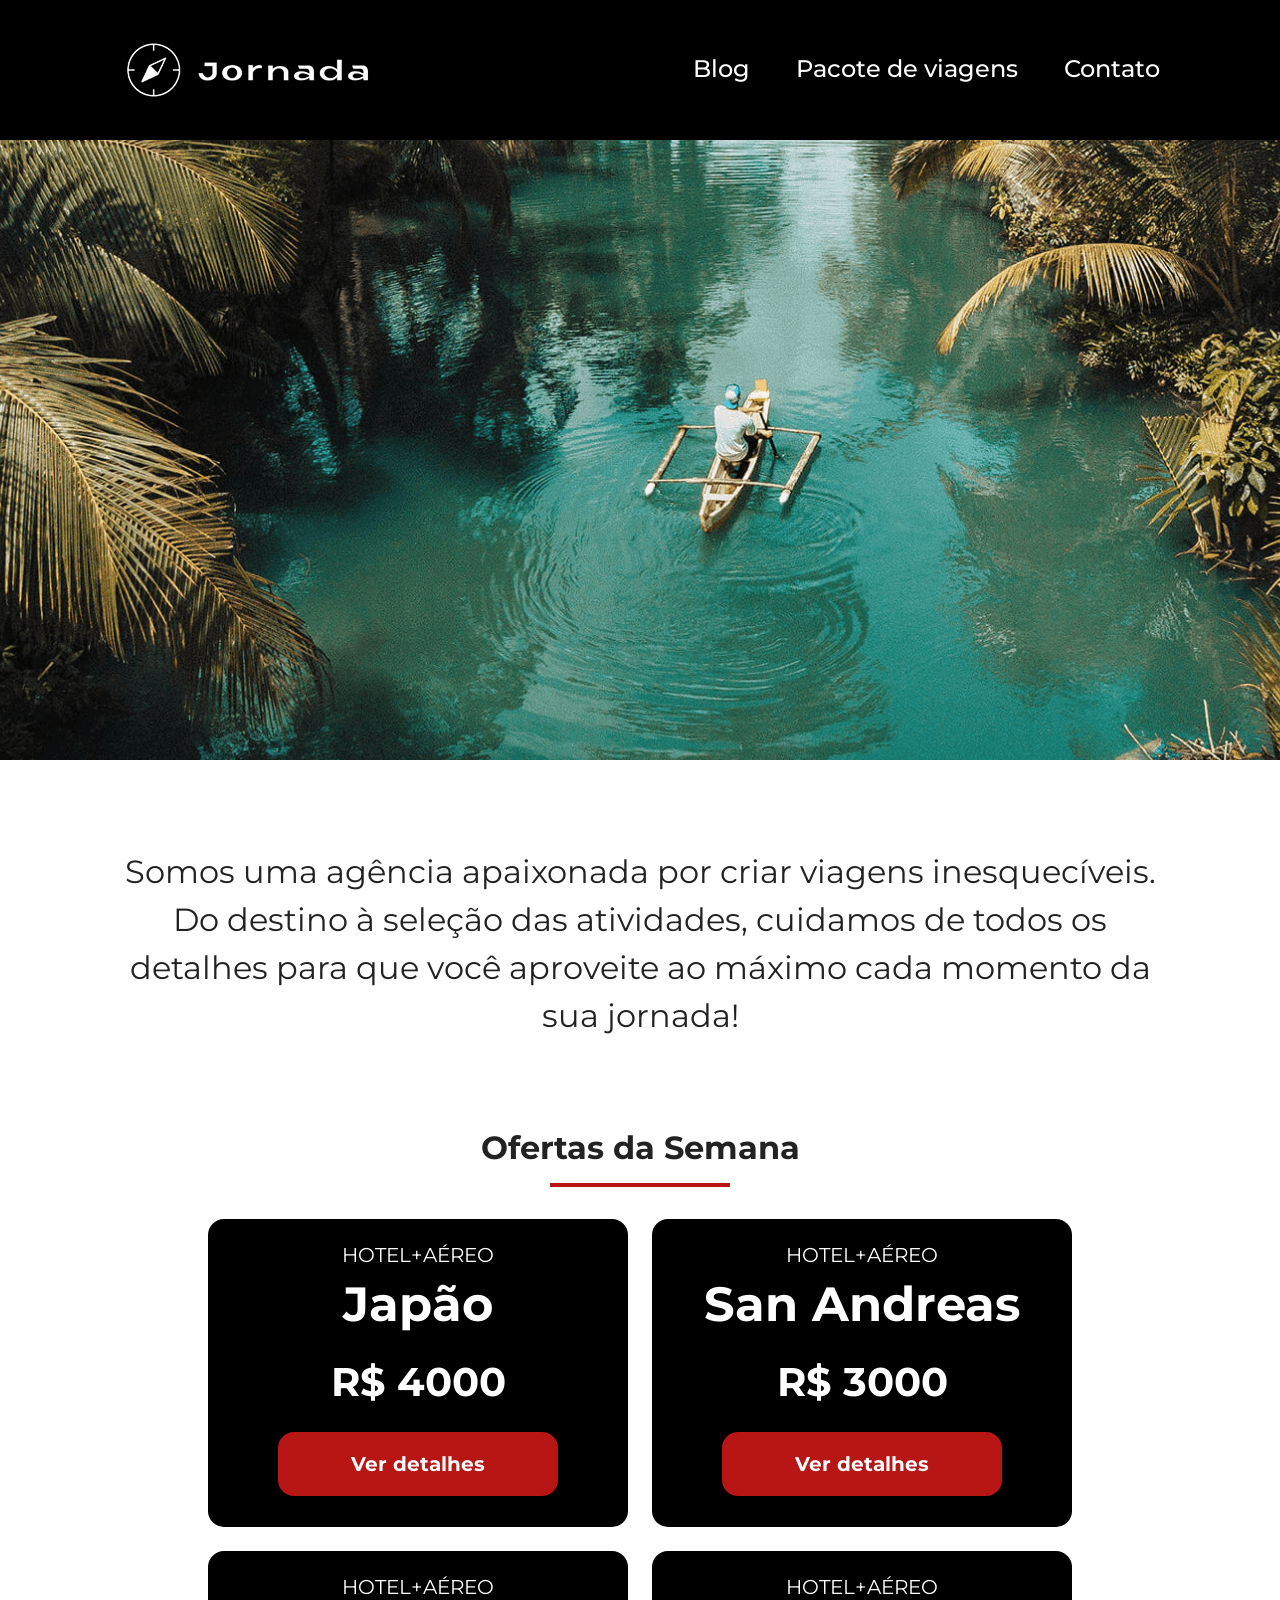
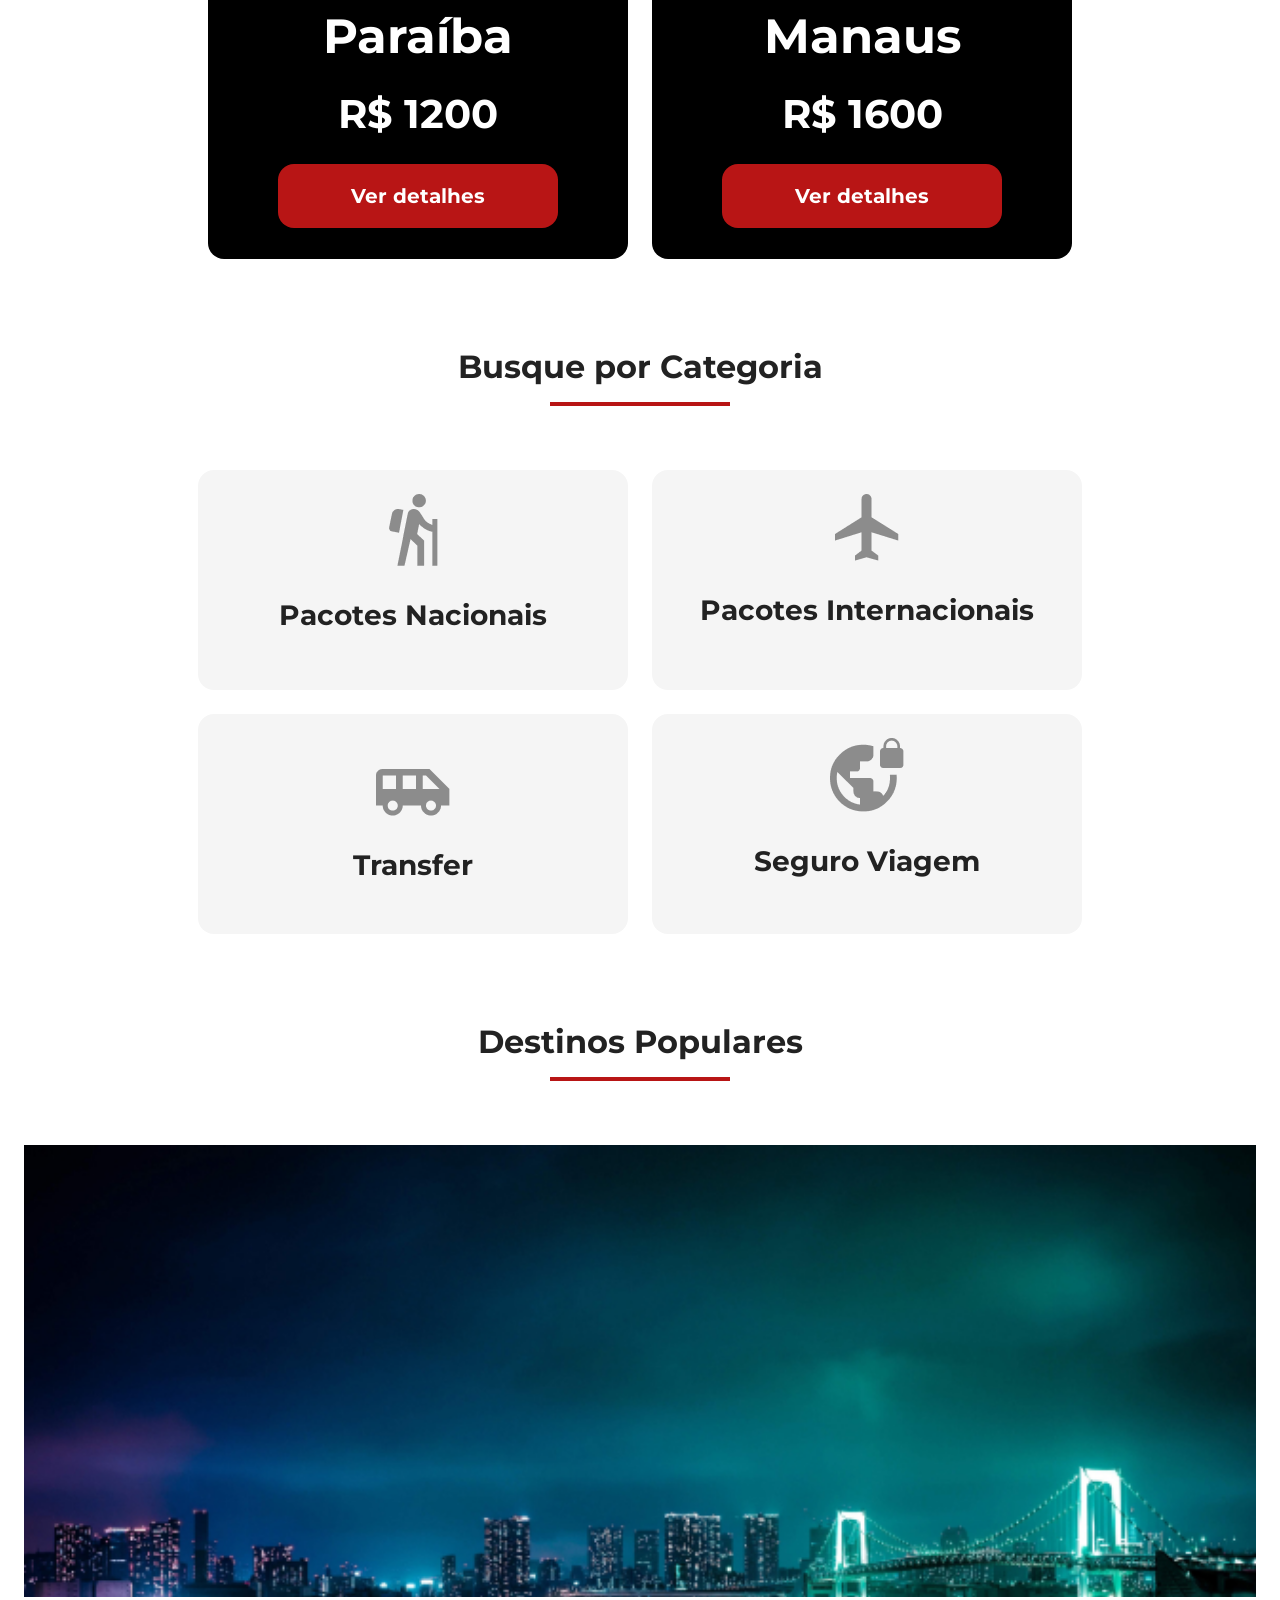
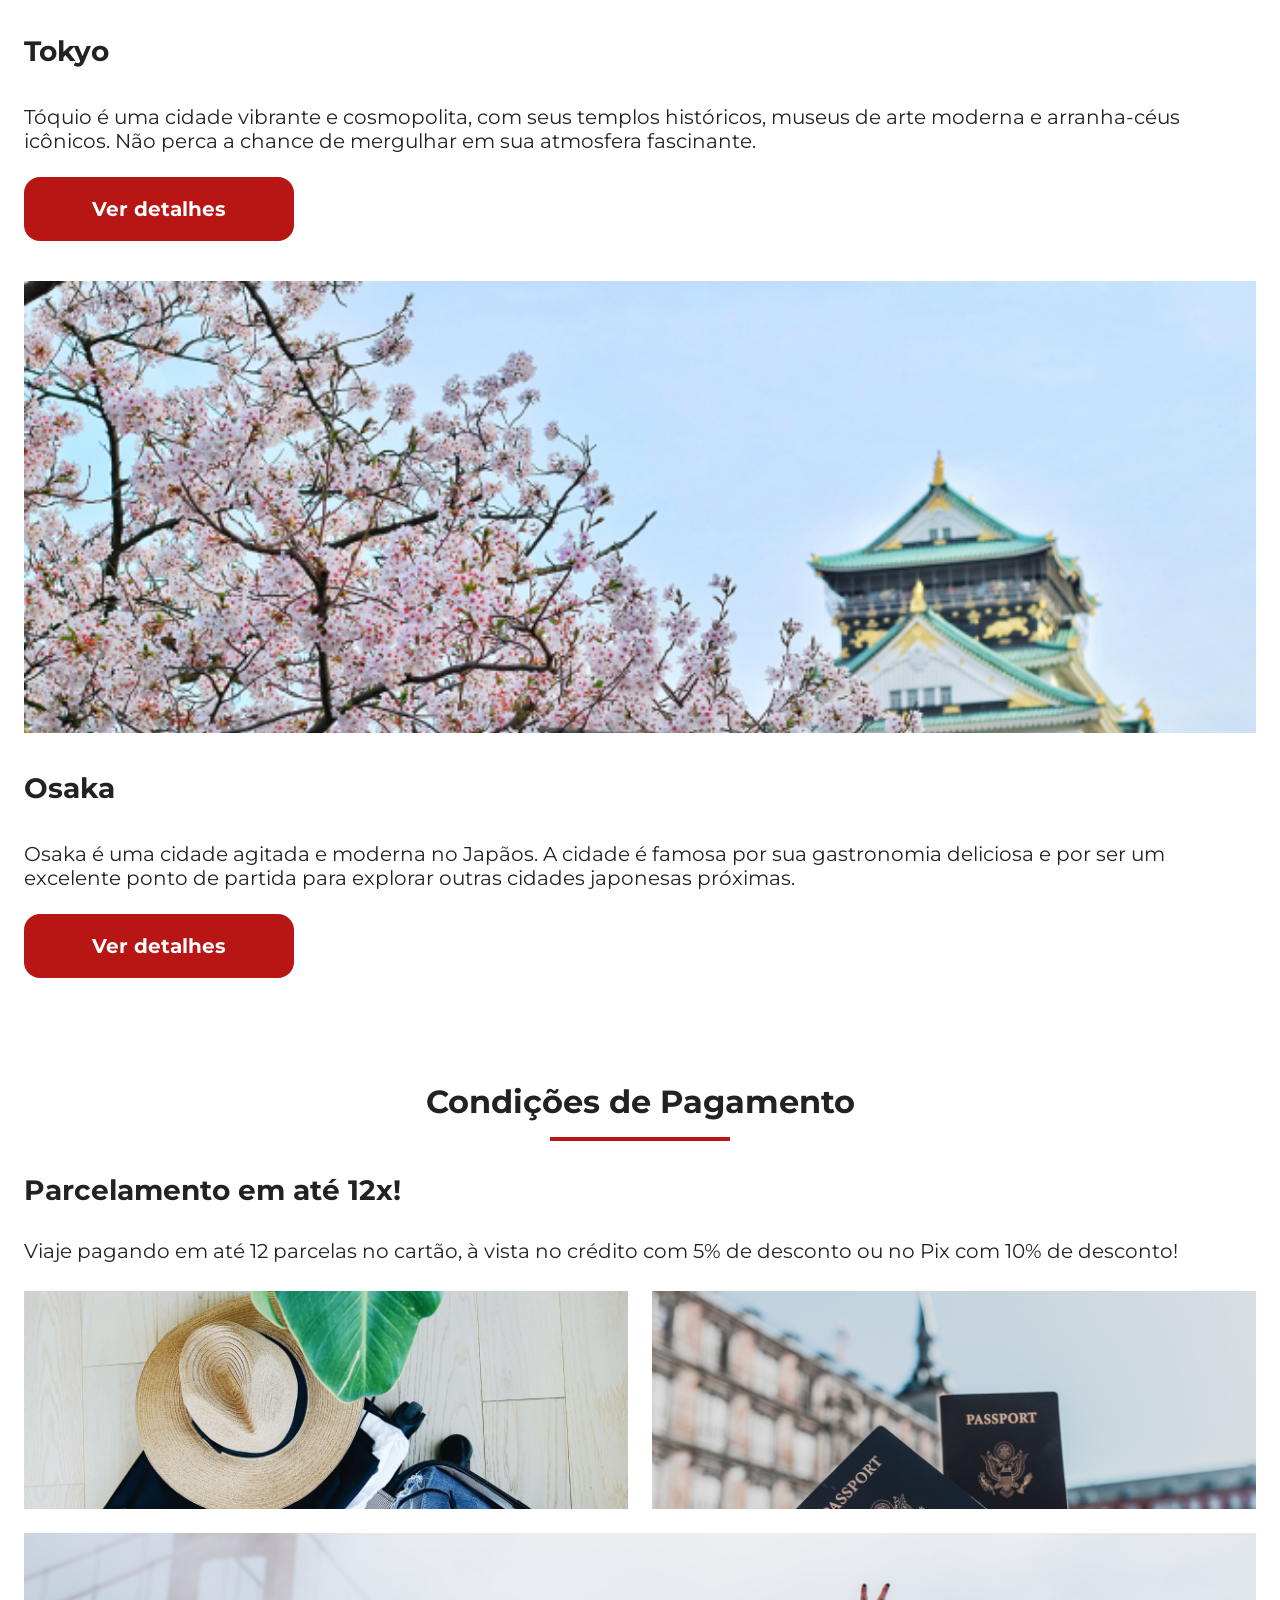
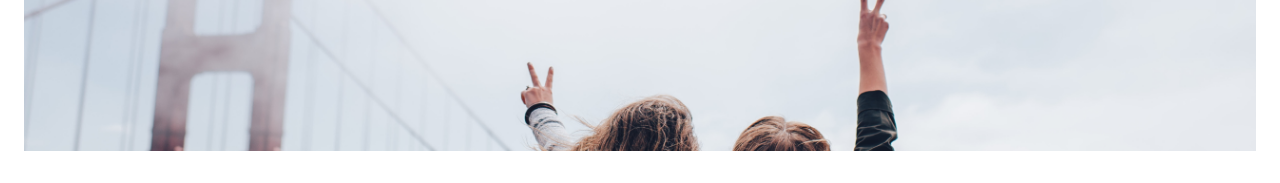
==== index.html @ 10b7d47f "Correção dos bugs da ssesão de pagmaenos" ====
<!doctype html>
<html lang="en">
  <head>
    <meta charset="UTF-8" />
    <meta name="viewport" content="width=device-width, initial-scale=1.0" />
    <link rel="stylesheet" href="css/style.css" />
    <link rel="shortcut icon" href="favicon.png" type="image/x-icon">
    
    <title>Jornada Viagens</title>
  </head>
  <body>
    <header>
      <a class="logo" href="index.html">
        <img src="img/bussola-jornada-branca.png" class="img-mobile" alt="bussola da logo jornada viagens branca">
        <img class="img-desktop" src="img/logo-titulo-preto.png" alt="Logo jornada viagens branca">
      </a>
      <div class="navigation-menu">
        <label for="menu">
          <img src="img/menu-hamburguer.png" alt="Menu hamburguer">
        </label>
        <input type="checkbox" name="userMenu" id="menu" alt="menu" hidden>
        <nav>
          <ul class="list-links">
            <li><a href="blog.html" title="Acessar blog"  target="_blank">Blog</a></li>
            <li><a href="pacotes.html" title="Acessar Pacotes de viagem" target="_blank">Pacote de viagens</a></li>
            <li><a href="contato.html" title="Acessar Contato" target="_blank">Contato</a></li>
          </ul>
        </nav>
      </div>
    </header>
    <section class="hero">
      <div class="hero-img"></div>
      <h2>Somos uma agência apaixonada por criar viagens inesquecíveis. Do destino à seleção das atividades, cuidamos de todos os detalhes para que você aproveite ao máximo cada momento da sua jornada!</h2>
    </section>
    <section class="offers">
      <div class="section-title">
        <h2>Ofertas da Semana</h2>
        <hr>
      </div>
      <div class="offers-cards">
        <article class="card japao'">
          <header>
            <p>HOTEL+AÉREO</p>
            <h3>Japão <br><span>R$ 4000</span></h3>
          </header>
          <footer>
            <a href="#" class="button">Ver detalhes</a>
          </footer>
        </article>
        <article class="card san andreas">
          <header>
            <p>HOTEL+AÉREO</p>
            <h3>San Andreas <br><span>R$ 3000</span></h3>
          </header>
          <footer>
            <a href="#" class="button">Ver detalhes</a>
          </footer>
        </article>
        <article class="card paraiba">
          <header>
            <p>HOTEL+AÉREO</p>
            <h3>Paraíba <br><span>R$ 1200</span></h3>
          </header>
          <footer>
            <a href="#" class="button">Ver detalhes</a>
          </footer>
        </article>
        <article class="card manaus">
          <header>
            <p>HOTEL+AÉREO</p>
            <h3>Manaus <br><span>R$ 1600</span></h3>
          </header>
          <footer>
            <a href="#" class="button">Ver detalhes</a>
          </footer>
        </article>
      </div>
    </section>
    <section class="category">
      <div class="section-title">
        <h2 class="title-category">Busque por Categoria</h2>
        <hr/>
      </div>
      <div class="category-cards">
        <a href="#" class="card" target="_blank" title="Busque pela categorias nacioanis">
            <img src="img/icon-nacional.png" alt="icone dos pacotes nacionais">
            <h3>Pacotes Nacionais</h3>
        </a>
        <a href="#" class="card" target="_blank" title="Busque pela categorias Internacionais">
            <img src="img/icon-internacional.png" alt="icone dos pacotes Internacionais">
            <h3>Pacotes Internacionais</h3>
        </a>
        <a href="#" class="card single-line transfer" target="_blank" title="Busque pela categorias transferencias">
            <img src="img/icon-transfer.png" alt="icone dos Transfer">
            <h3>Transfer</h3>
        </a>
        <a href="#" class="card single-line" target="_blank" title="Busque pela categorias de seguro de viagem">
            <img src="img/icon-viagem.png" alt="icone de seguro de viagem">
            <h3>Seguro Viagem</h3>
        </a>
      </div>
    </section>
    <section class="destination">
      <div class="section-title">
        <h2>Destinos Populares</h2>
        <hr/>
      </div>
      <div class="destination-items">
        <article class="item">
          <header>
            <div class="img-item tokyo"></div>
            <h4>Tokyo</h4>
          </header>
          <p>Tóquio é uma cidade vibrante e cosmopolita, com seus templos históricos, museus de arte moderna e arranha-céus icônicos. Não perca a chance de mergulhar em sua atmosfera fascinante.</p>
          <footer>
            <a href="#" class="button" target="_blank" title="Veja mais detalhes do destino tokyo">Ver detalhes</a>
          </footer>
        </article>
         <article class="item">
          <header>
            <div class="img-item osaka"></div>
            <h4>Osaka</h4>
          </header>
          <p>Osaka é uma cidade agitada e moderna no Japãos. A cidade é famosa por sua gastronomia deliciosa e por ser um excelente ponto de partida para explorar outras cidades japonesas próximas.</p>
          <footer>
            <a href="#" class="button" target="_blank" title="Veja mais detalhes do destino osaka">Ver detalhes</a>
          </footer>
        </article>
      </div>
    </section>
    <section class="payments">
      <div class="section-title">
        <h2>Condições de Pagamento</h2>
        <hr/>
      </div>
      <div class="content-container">
          <div class="text-content">
            <h3 class="content-title">Parcelamento em até 12x!</h3>
            <p class="content-text">Viaje pagando em até 12 parcelas no cartão, à vista no crédito com 5% de desconto ou no Pix com 10% de desconto! </p>
          </div>
          <div class="img-galery">
            <div class="imagem frist"></div>
            <div class="imagem second"></div>
            <div class="imagem thirdy colspan-2"></div>
          </div>
      </div>
    </section>
  </body>
</html>
---- css/style.css ----
@import url(header.css);
@import url(global.css);
@import url(hero.css);
@import url(offers.css);
@import url(category.css);
@import url(destination.css);
@import url(payments.css);
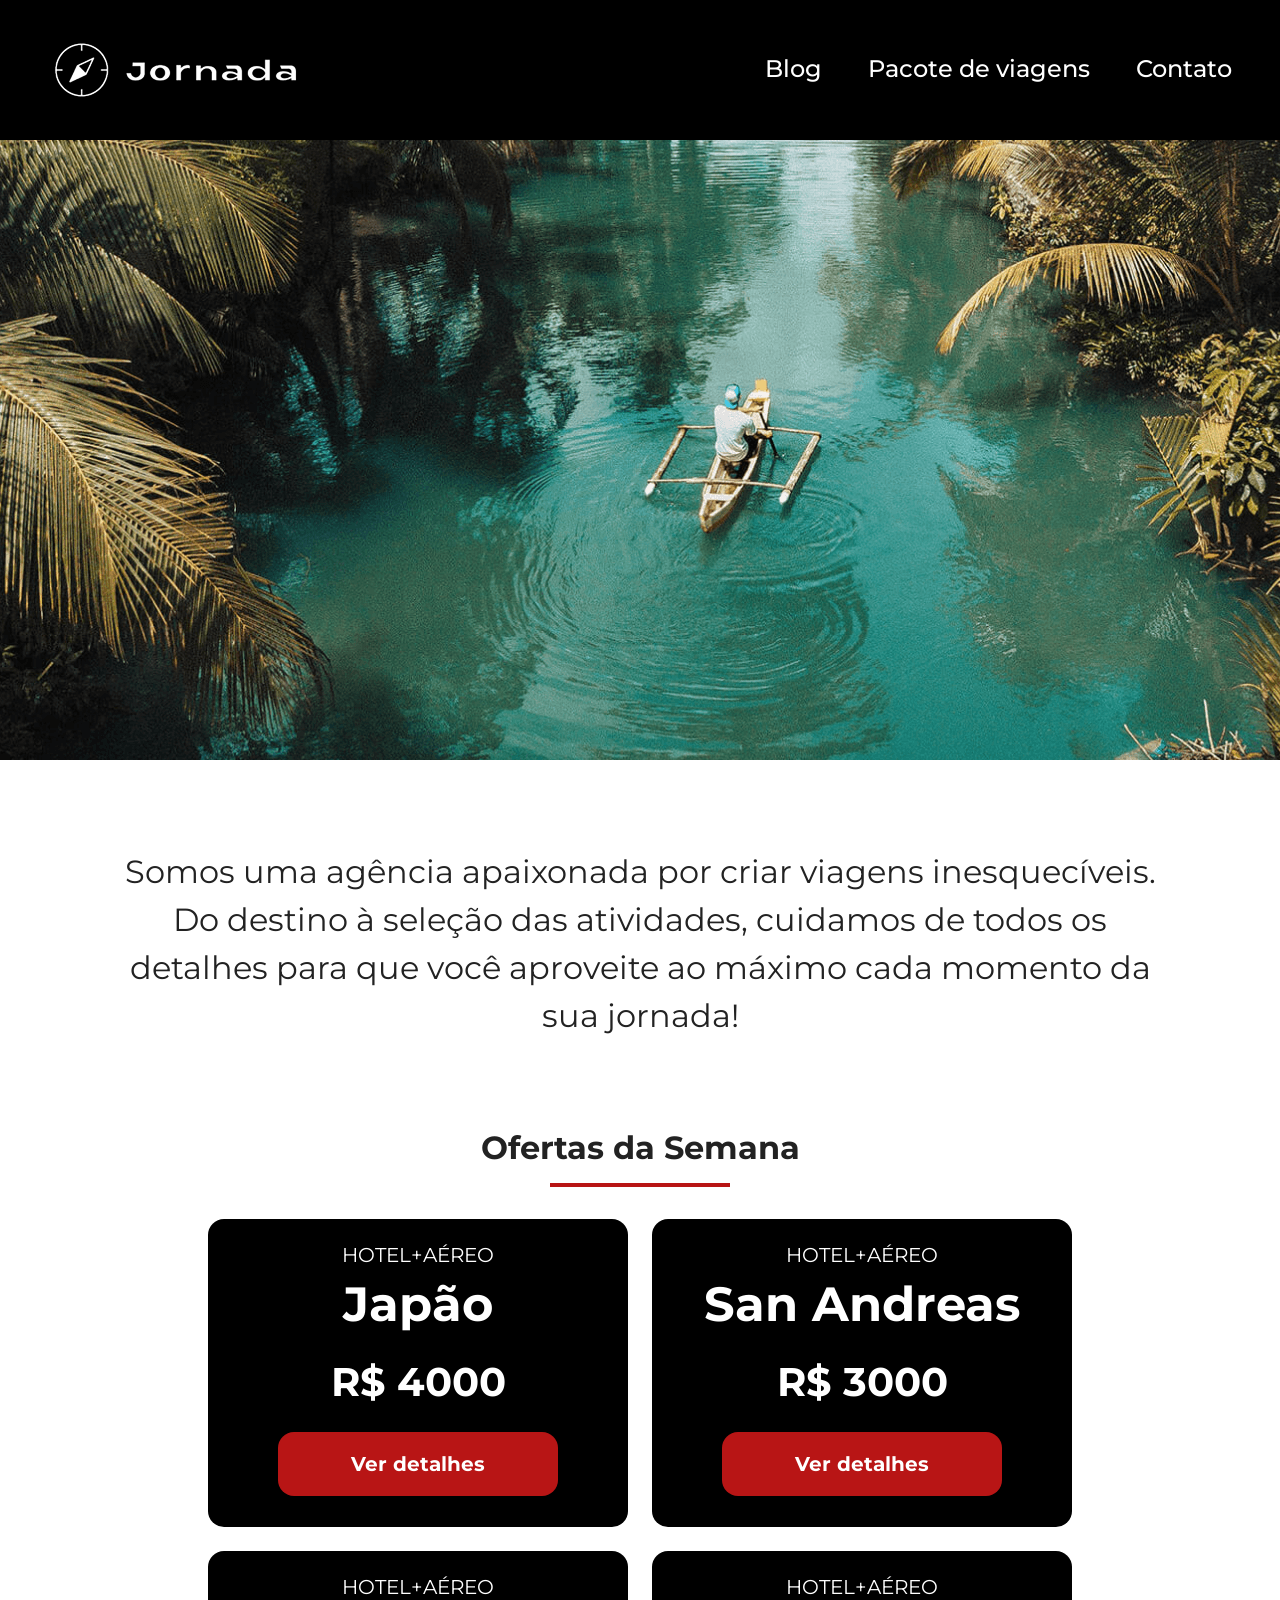
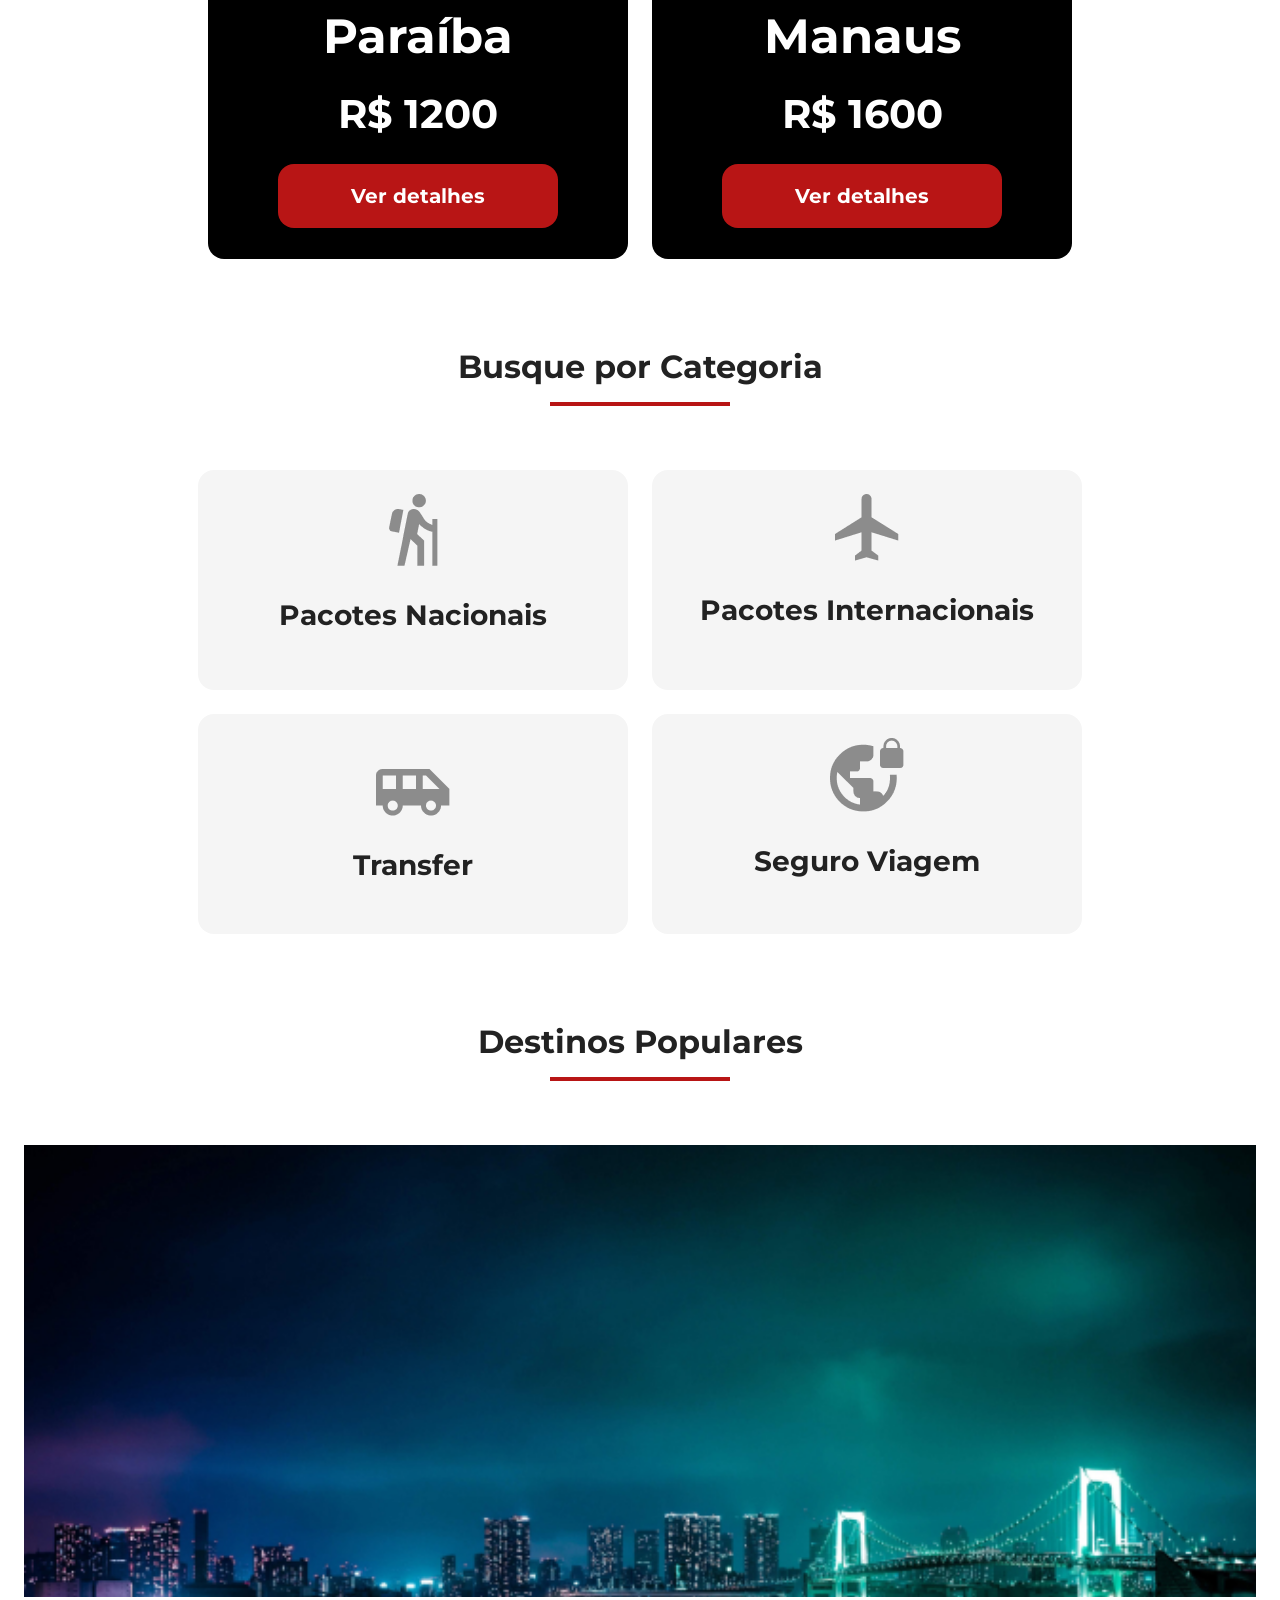
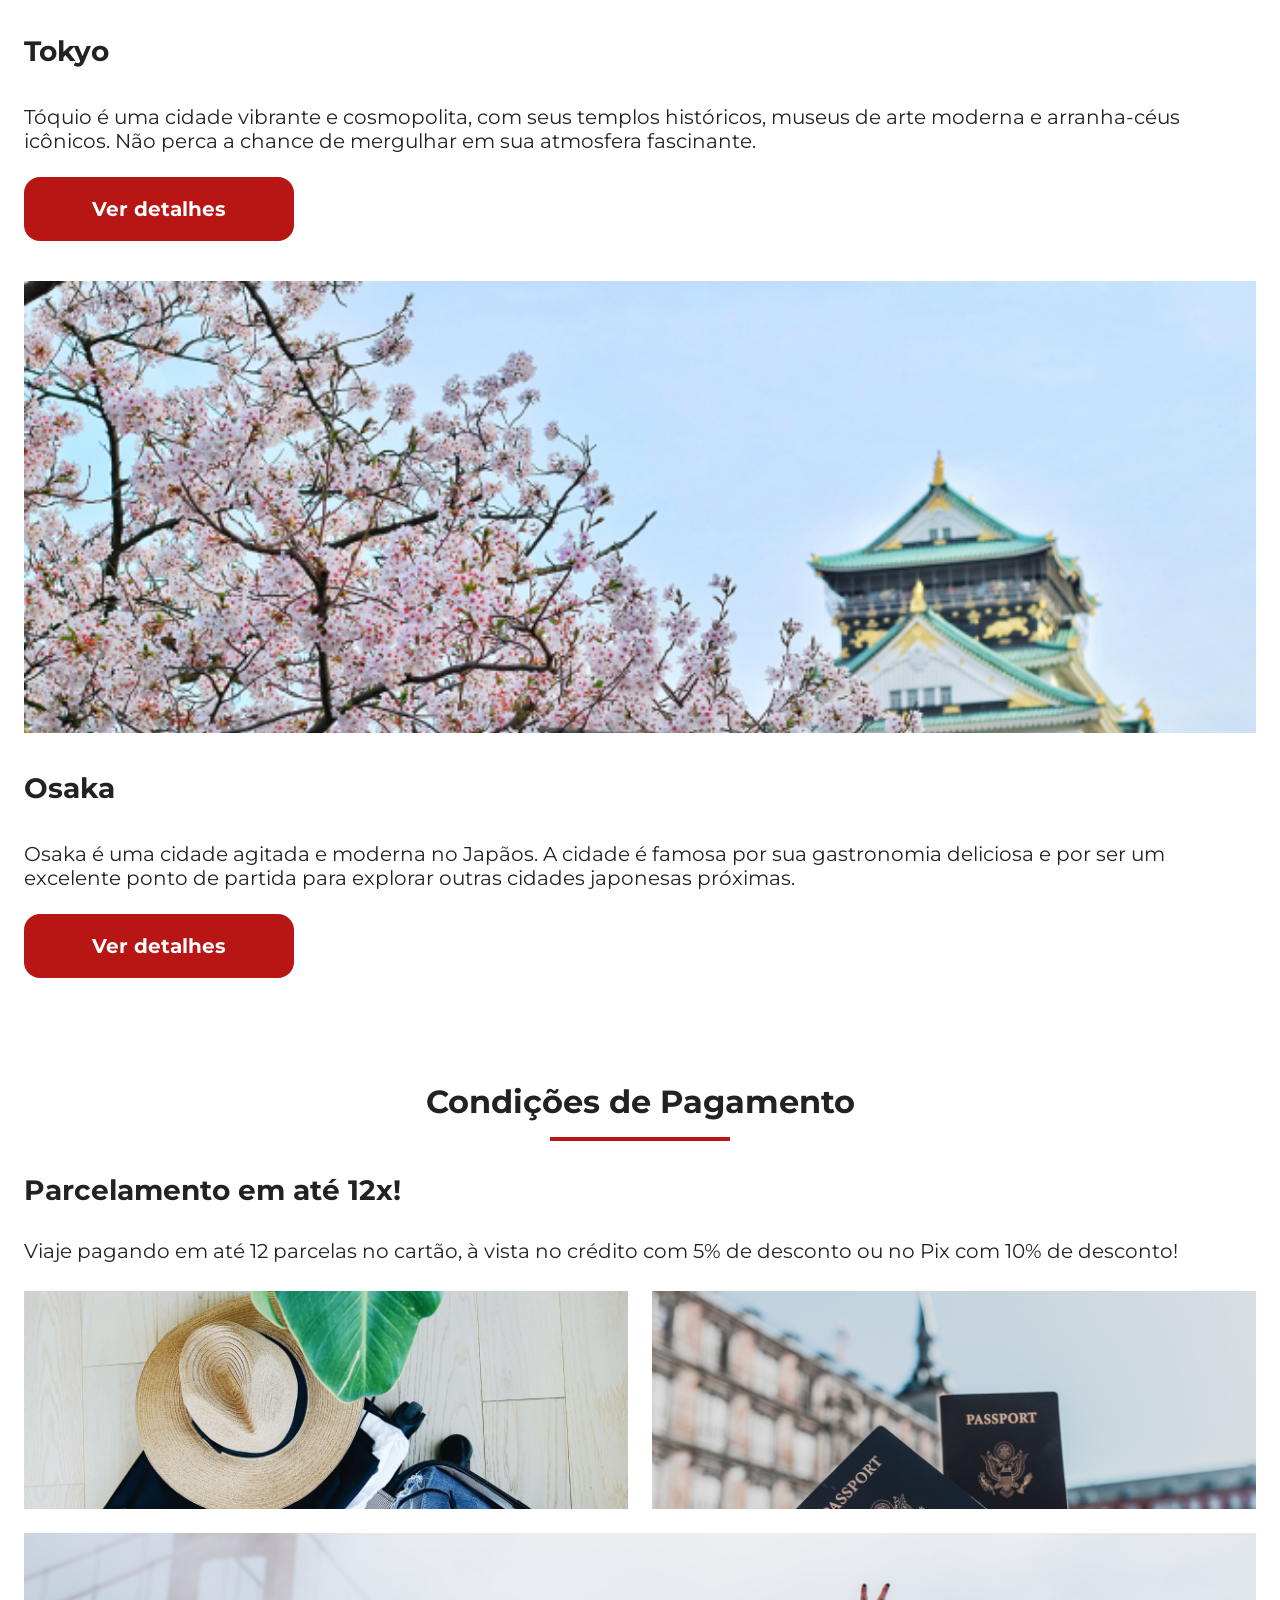
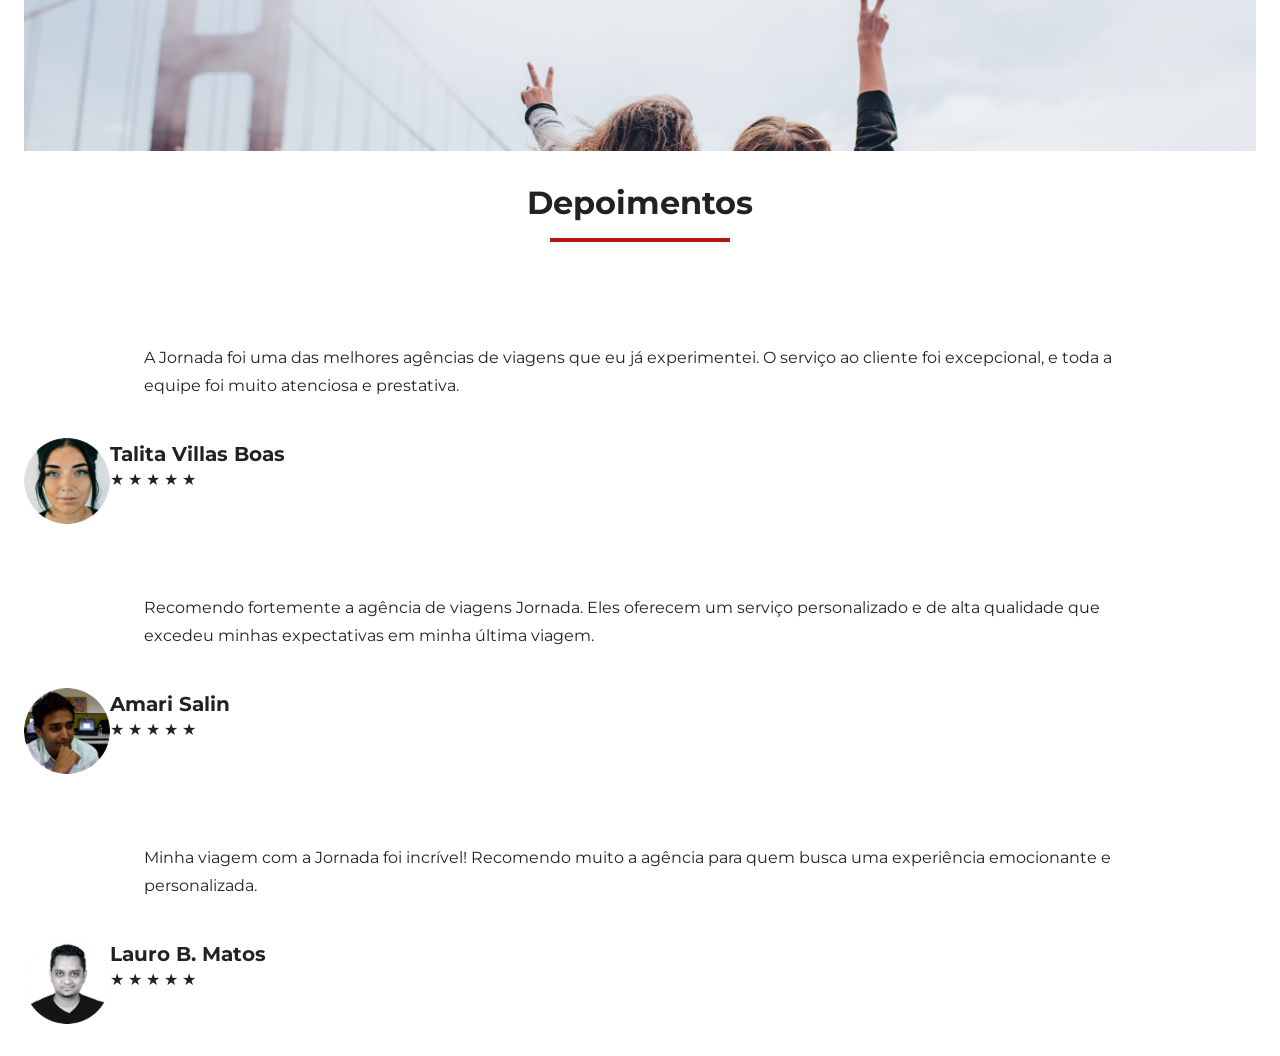
==== commit 0e4047d5: "Iniciando a sessão depoimentos" ====
--- a/index.html
+++ b/index.html
@@ -9,7 +9,7 @@
     <title>Jornada Viagens</title>
   </head>
   <body>
-    <header>
+    <header class="header">
       <a class="logo" href="index.html">
         <img src="img/bussola-jornada-branca.png" class="img-mobile" alt="bussola da logo jornada viagens branca">
         <img class="img-desktop" src="img/logo-titulo-preto.png" alt="Logo jornada viagens branca">
@@ -145,5 +145,67 @@
           </div>
       </div>
     </section>
+    <section class="tesimonil">
+      <div class="section-title">
+        <h2>Depoimentos</h2>
+        <hr/>
+      </div>
+      <div class="testimonial-container">
+        <article>
+          <header>
+            <p>A Jornada foi uma das melhores agências de viagens que eu já experimentei. O serviço ao cliente foi excepcional, e toda a equipe foi muito atenciosa e prestativa.</p>
+          </header>
+          <footer>
+            <img src="img/avatar-talita.png" alt="imagem de perfil da cliente Talita Villas Boas">
+            <div class="profile-content">
+              <h4>Talita Villas Boas</h4>
+              <div class="rating">
+                <span class="star">&#9733</span>
+                <span class="star">&#9733</span>
+                <span class="star">&#9733</span>
+                <span class="star">&#9733</span>
+                <span class="star">&#9733</span>
+              </div>
+            </div>
+          </footer>
+        </article>
+        <article> 
+          <header>
+            <p>Recomendo fortemente a agência de viagens Jornada. Eles oferecem um serviço personalizado e de alta qualidade que excedeu minhas expectativas em minha última viagem.</p>
+          </header>
+          <footer>
+            <img src="img/avatar-amarin.png" alt="imagem de perfil da cliente Amari Salin">
+            <div class="profile-content">
+              <h4>Amari Salin</h4>
+              <div class="rating">
+                <span class="star">&#9733</span>
+                <span class="star">&#9733</span>
+                <span class="star">&#9733</span>
+                <span class="star">&#9733</span>
+                <span class="star">&#9733</span>
+              </div>
+            </div>
+          </footer>
+        </article>
+        <article> 
+          <header>
+            <p>Minha viagem com a Jornada foi incrível! Recomendo muito a agência para quem busca uma experiência emocionante e personalizada.</p>
+          </header>
+          <footer>
+            <img src="img/avatar-lauro.png" alt="imagem de perfil da cliente Lauro B. Matos">
+            <div class="profile-content">
+              <h4>Lauro B. Matos</h4>
+              <div class="rating">
+                <span class="star">&#9733</span>
+                <span class="star">&#9733</span>
+                <span class="star">&#9733</span>
+                <span class="star">&#9733</span>
+                <span class="star">&#9733</span>
+              </div>
+            </div>
+          </footer>
+        </article>
+      </div>
+    </section>
   </body>
 </html>
--- a/css/style.css
+++ b/css/style.css
@@ -5,3 +5,4 @@
 @import url(category.css);
 @import url(destination.css);
 @import url(payments.css);
+@import url(testimonial.css);
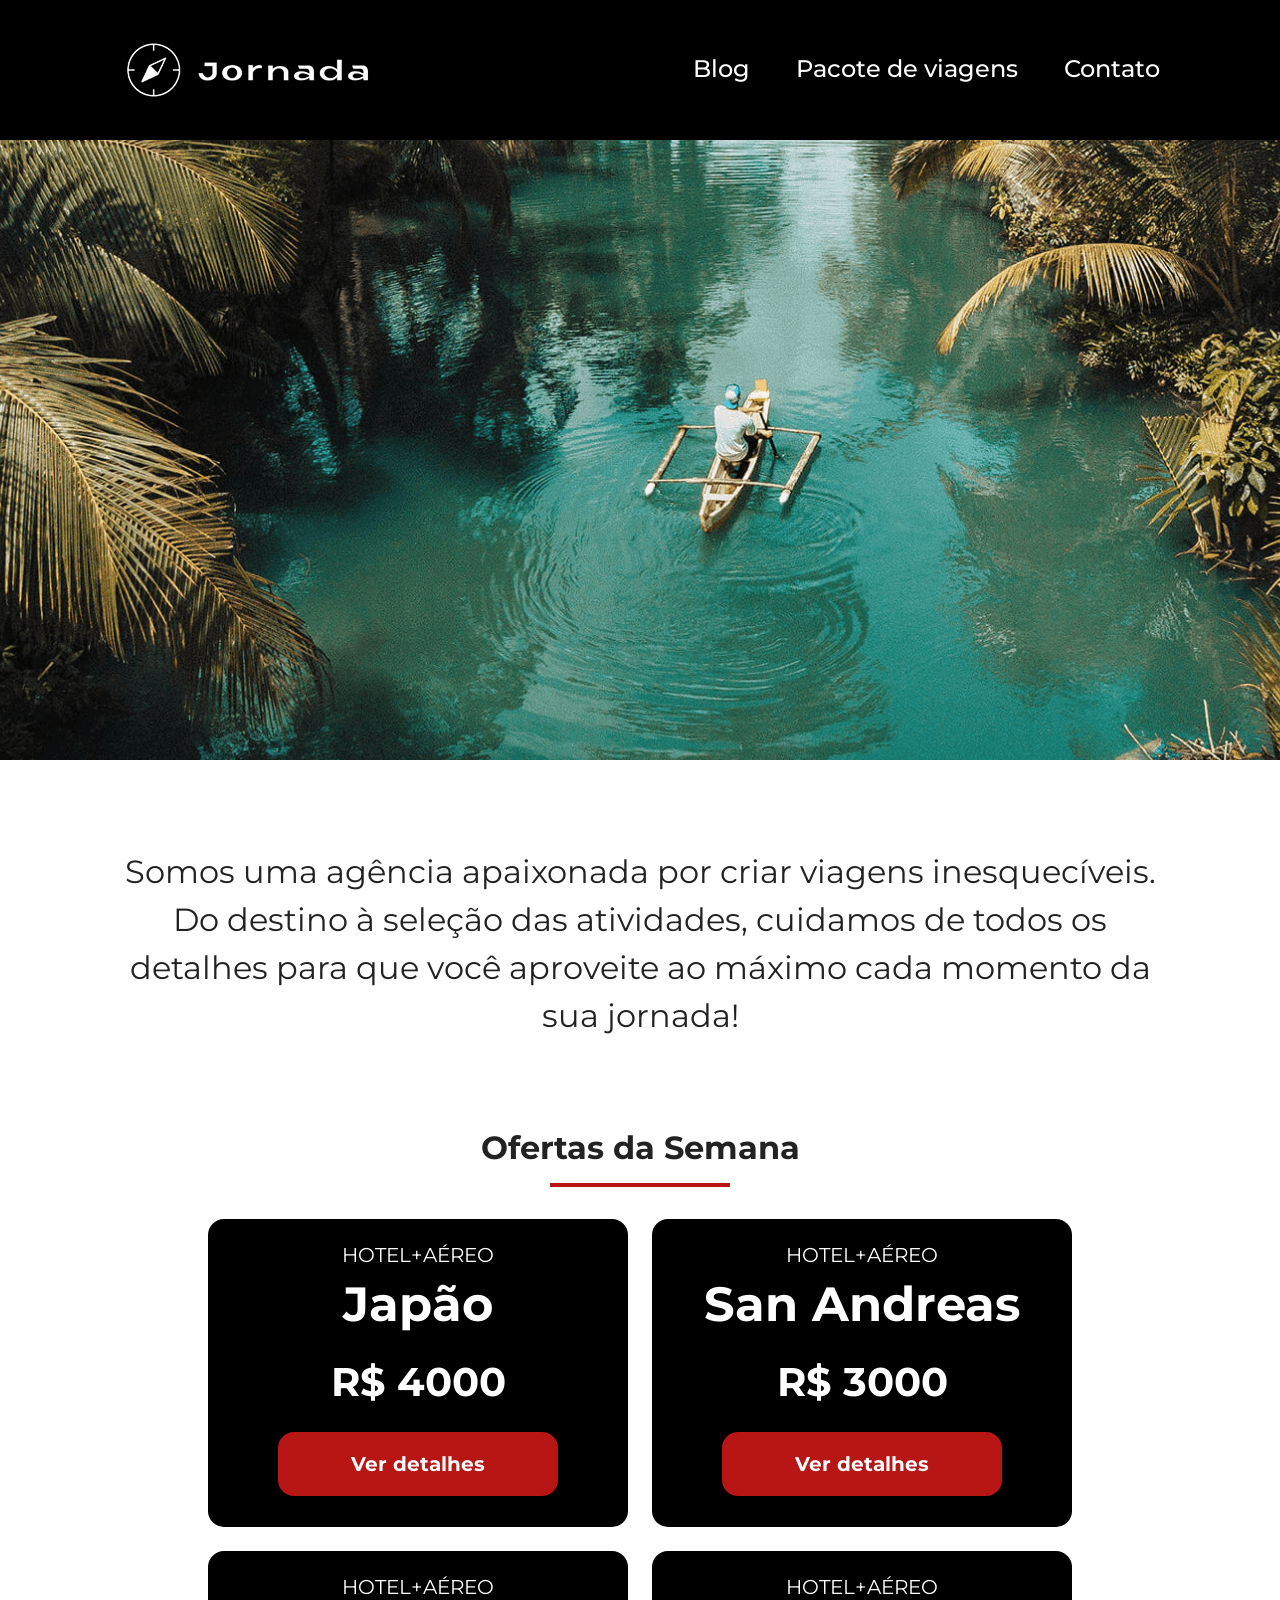
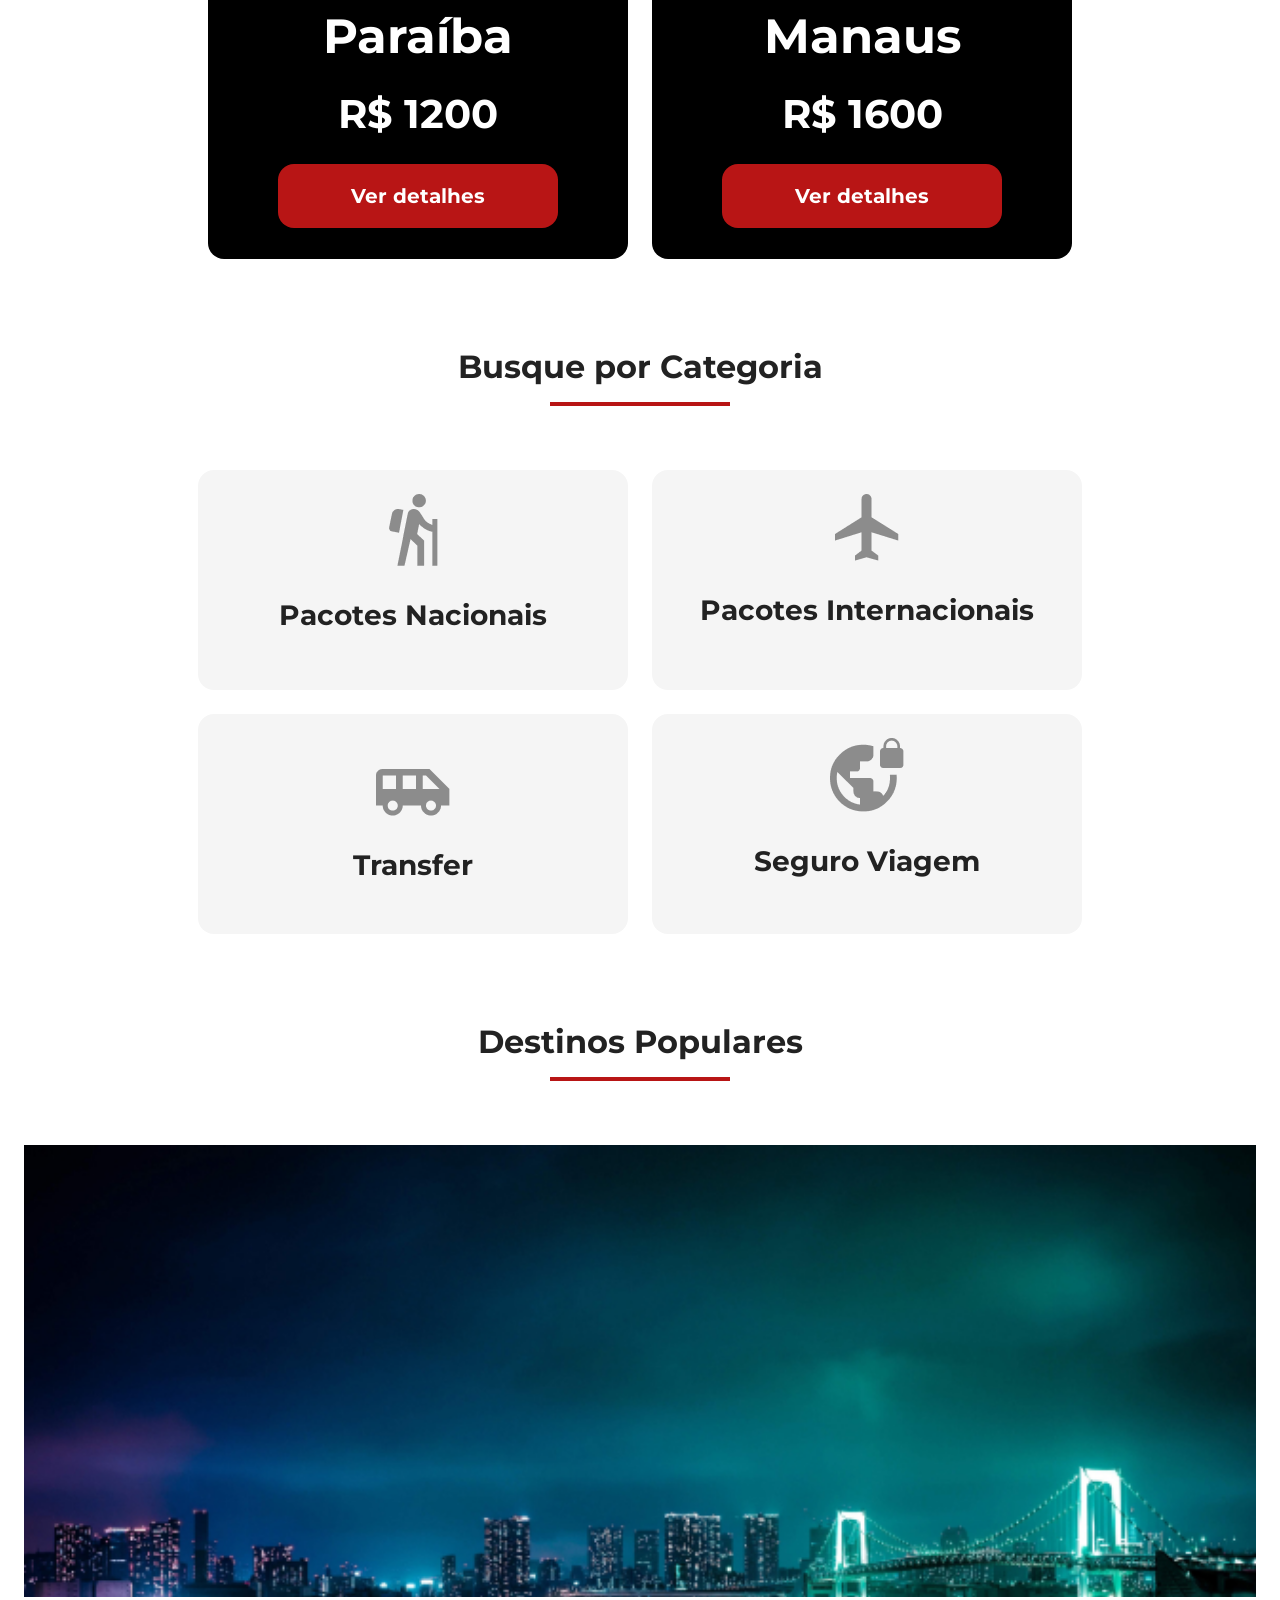
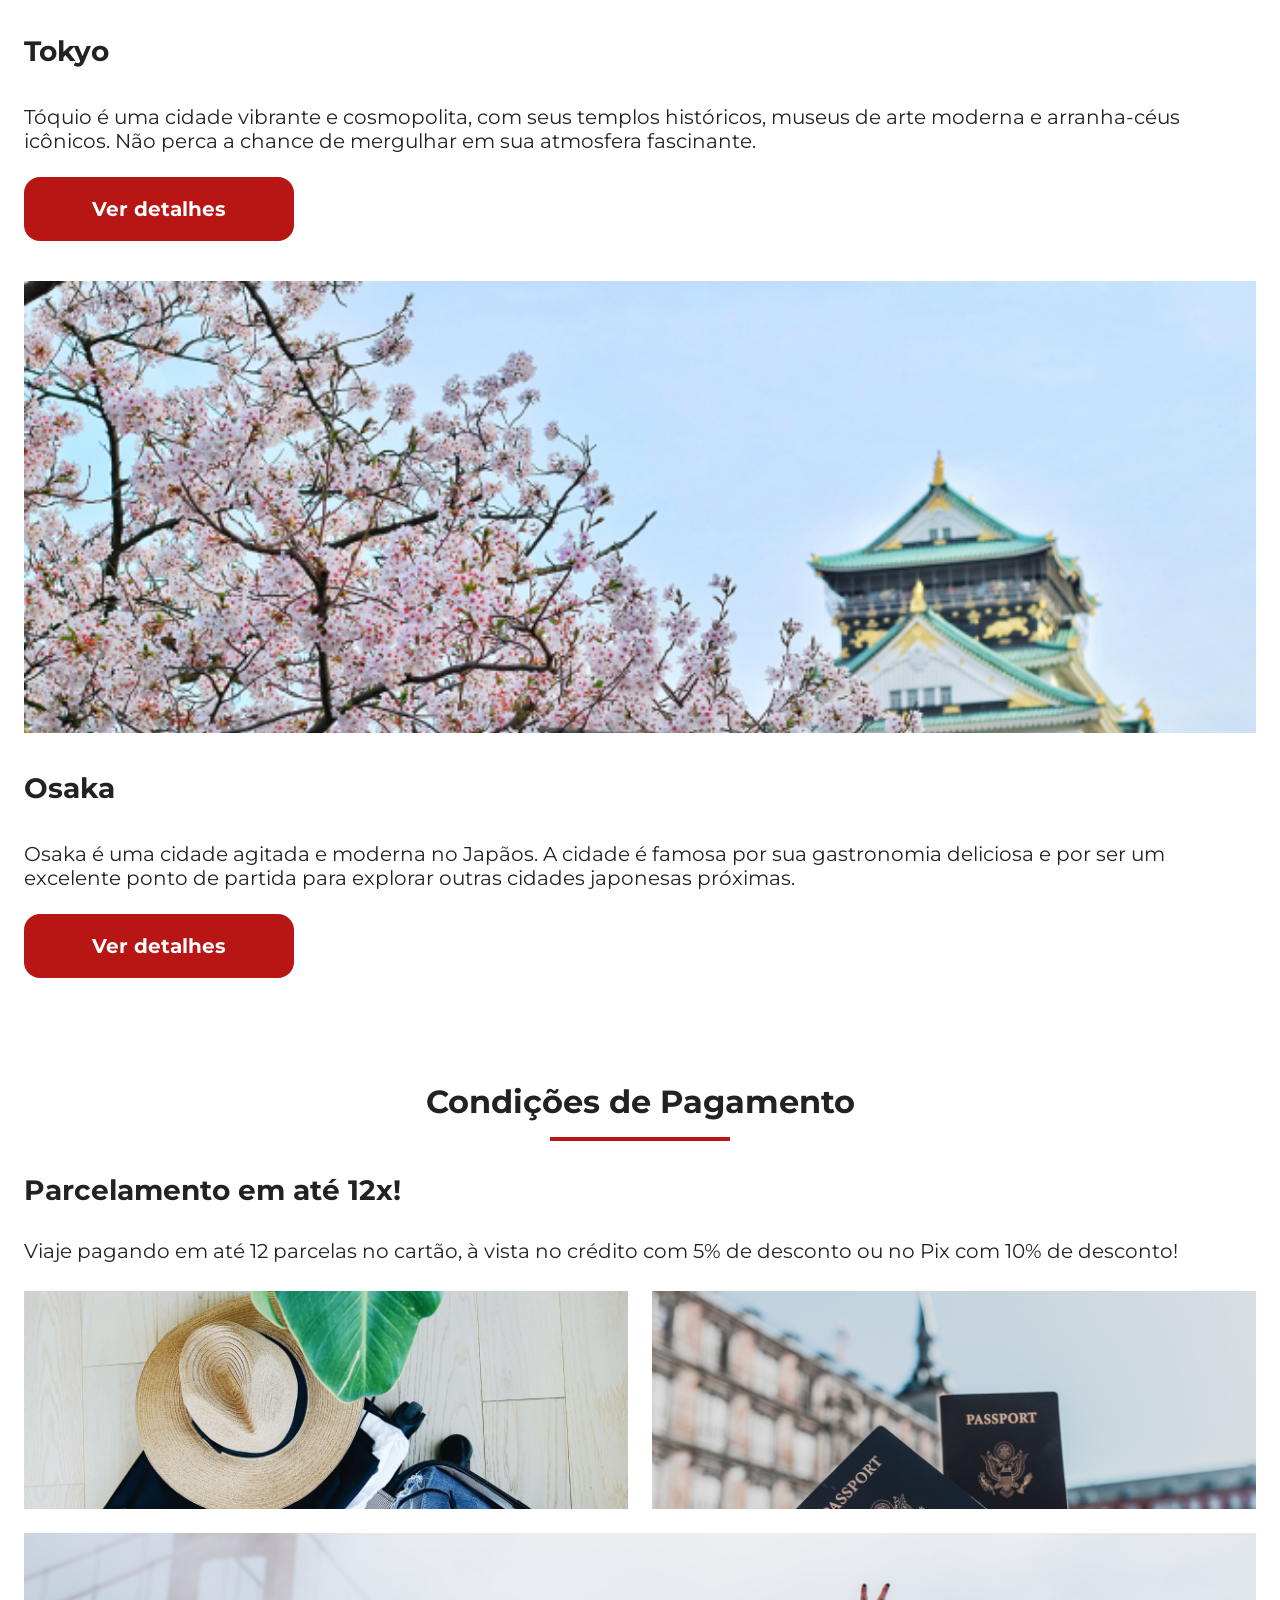
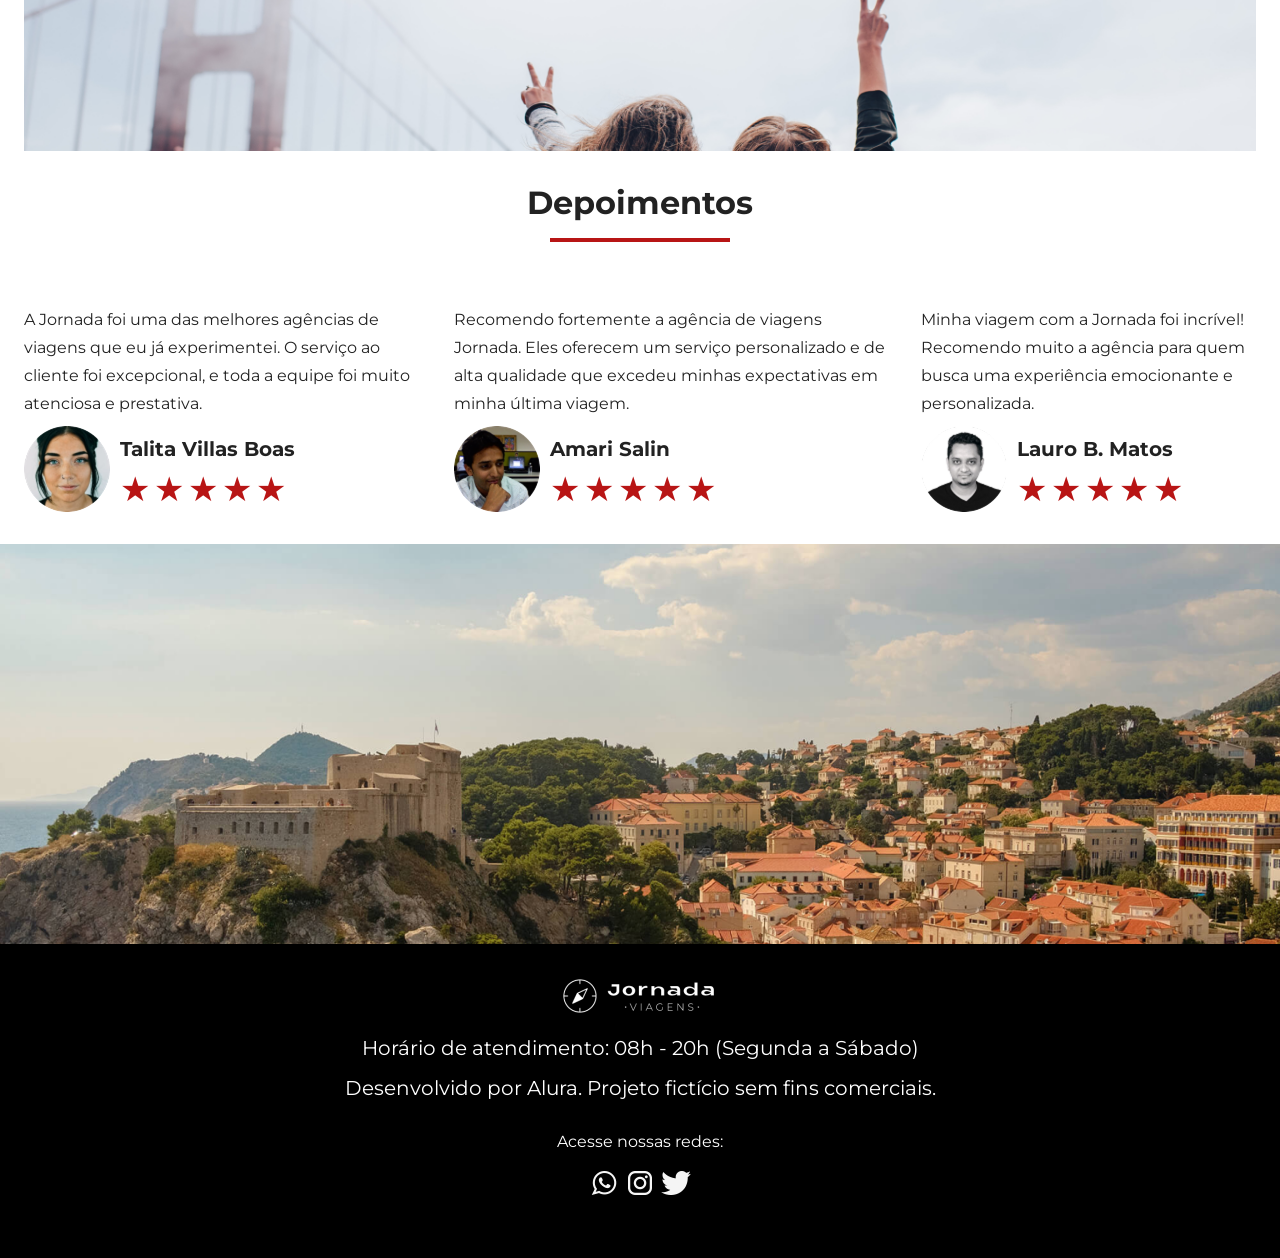
==== commit 286f5511: "Finalizando footer" ====
--- a/index.html
+++ b/index.html
@@ -207,5 +207,21 @@
         </article>
       </div>
     </section>
+    <section class="footer-img"></section>
   </body>
+  <footer class="footer">
+    <div>
+      <img src="img/footer-logo.png" alt="Logo do site no footer" class="footer-logo">
+      <p>Horário de atendimento: 08h - 20h (Segunda a Sábado)</p>
+      <p>Desenvolvido por Alura. Projeto fictício sem fins comerciais.</p>
+    </div>
+    <div class="footer-redes">
+      <p>Acesse nossas redes:</p>
+      <div>
+        <a href="#"><img src="img/footer-icon-whatszap.png" alt="logo do whaszapp" class="img-whatszap"></a>
+        <a href="#"><img src="img/footer-icon-instagram.png" alt="logo do instagram" class="img-insta"></a>
+        <a href="#"><img src="img/footer-icon-twitter.png" alt="logo do twitter" class="img-twitter"></a>
+      </div>
+    </div>
+  </footer>
 </html>
--- a/css/style.css
+++ b/css/style.css
@@ -6,3 +6,4 @@
 @import url(destination.css);
 @import url(payments.css);
 @import url(testimonial.css);
+@import url(footer.css);
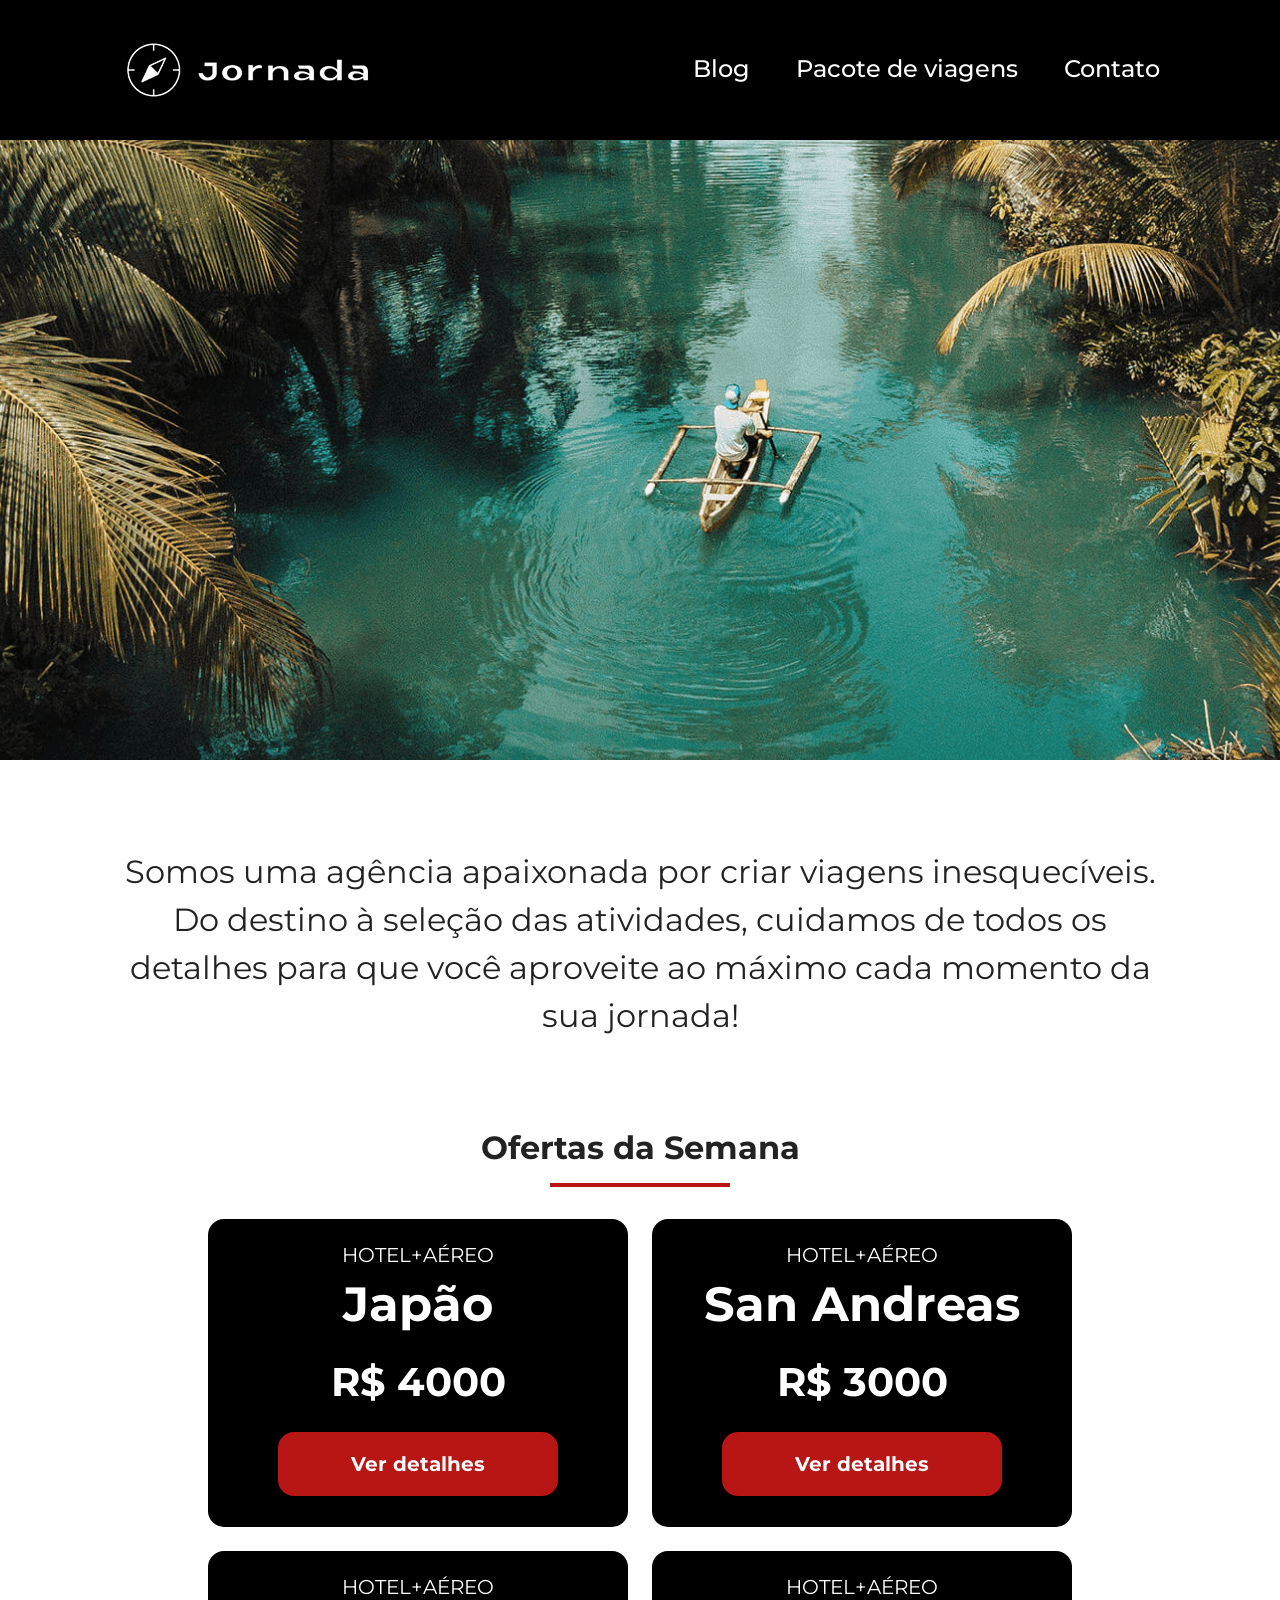
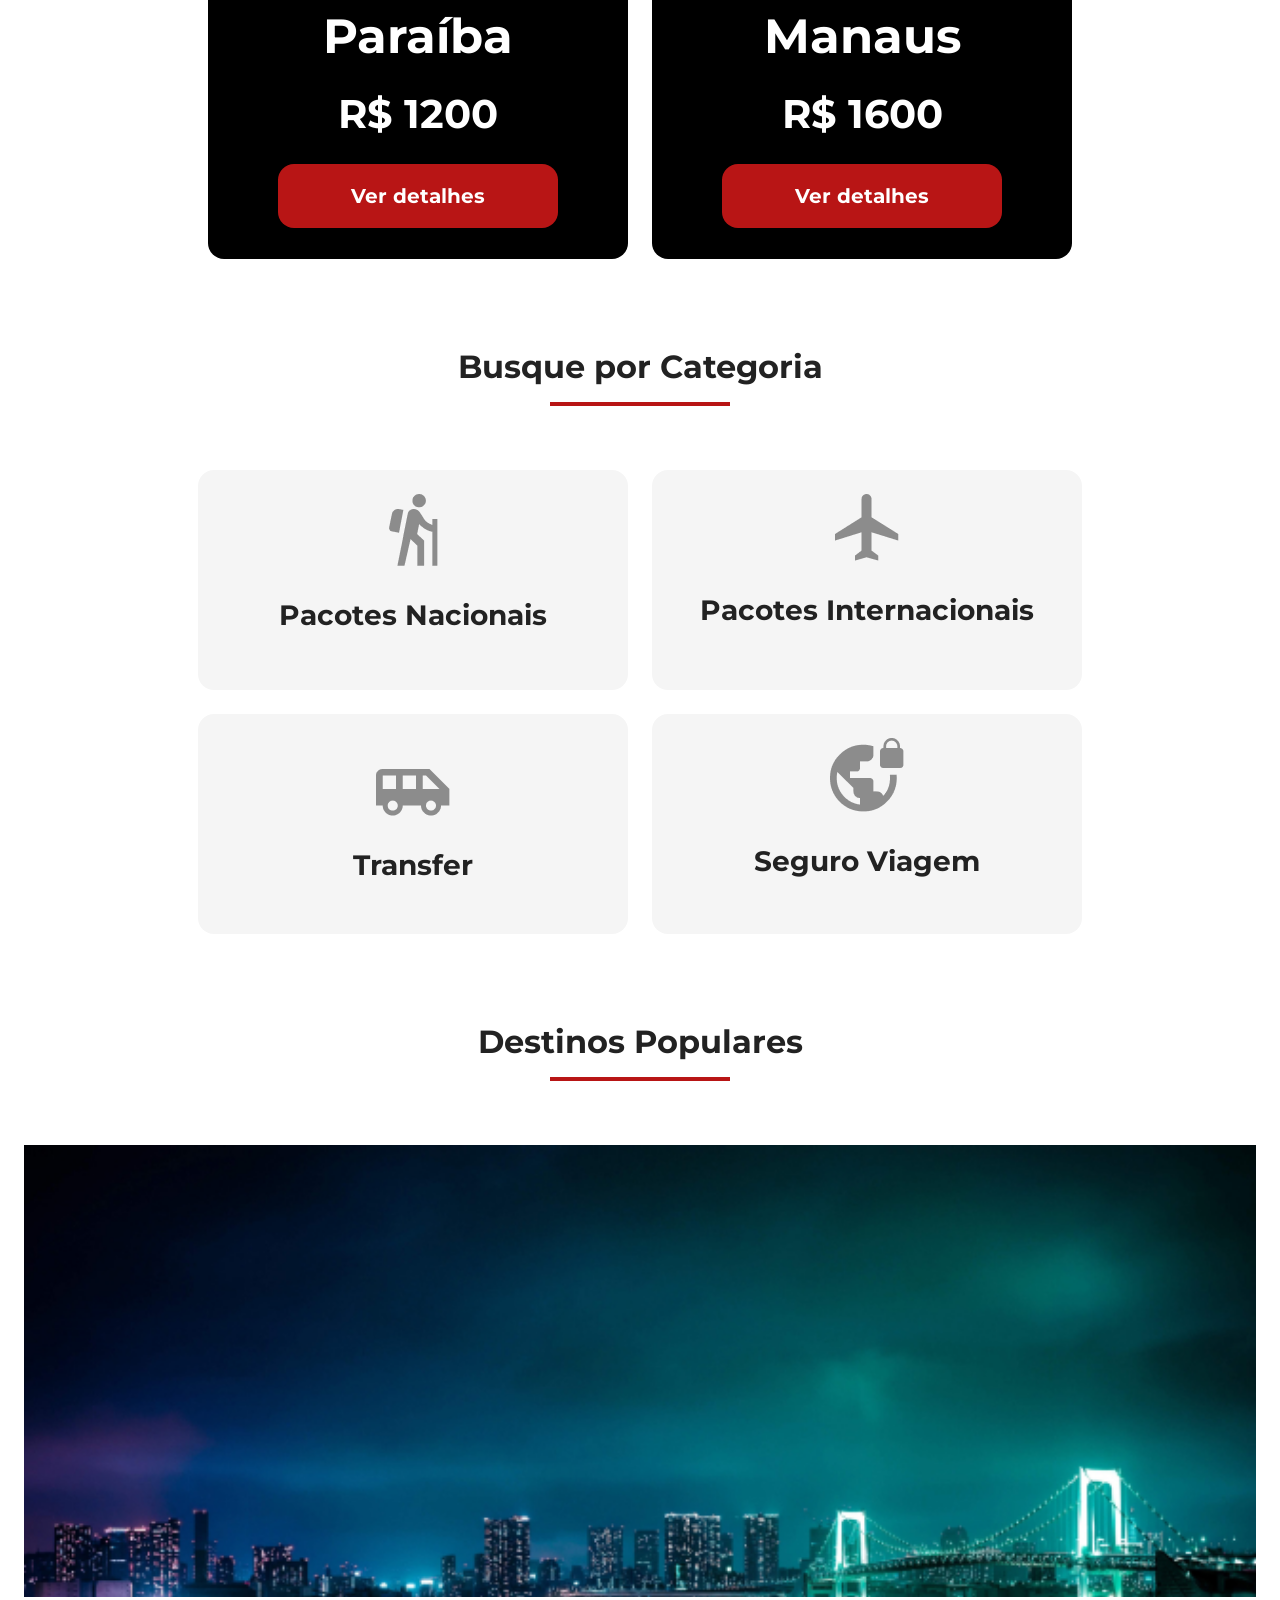
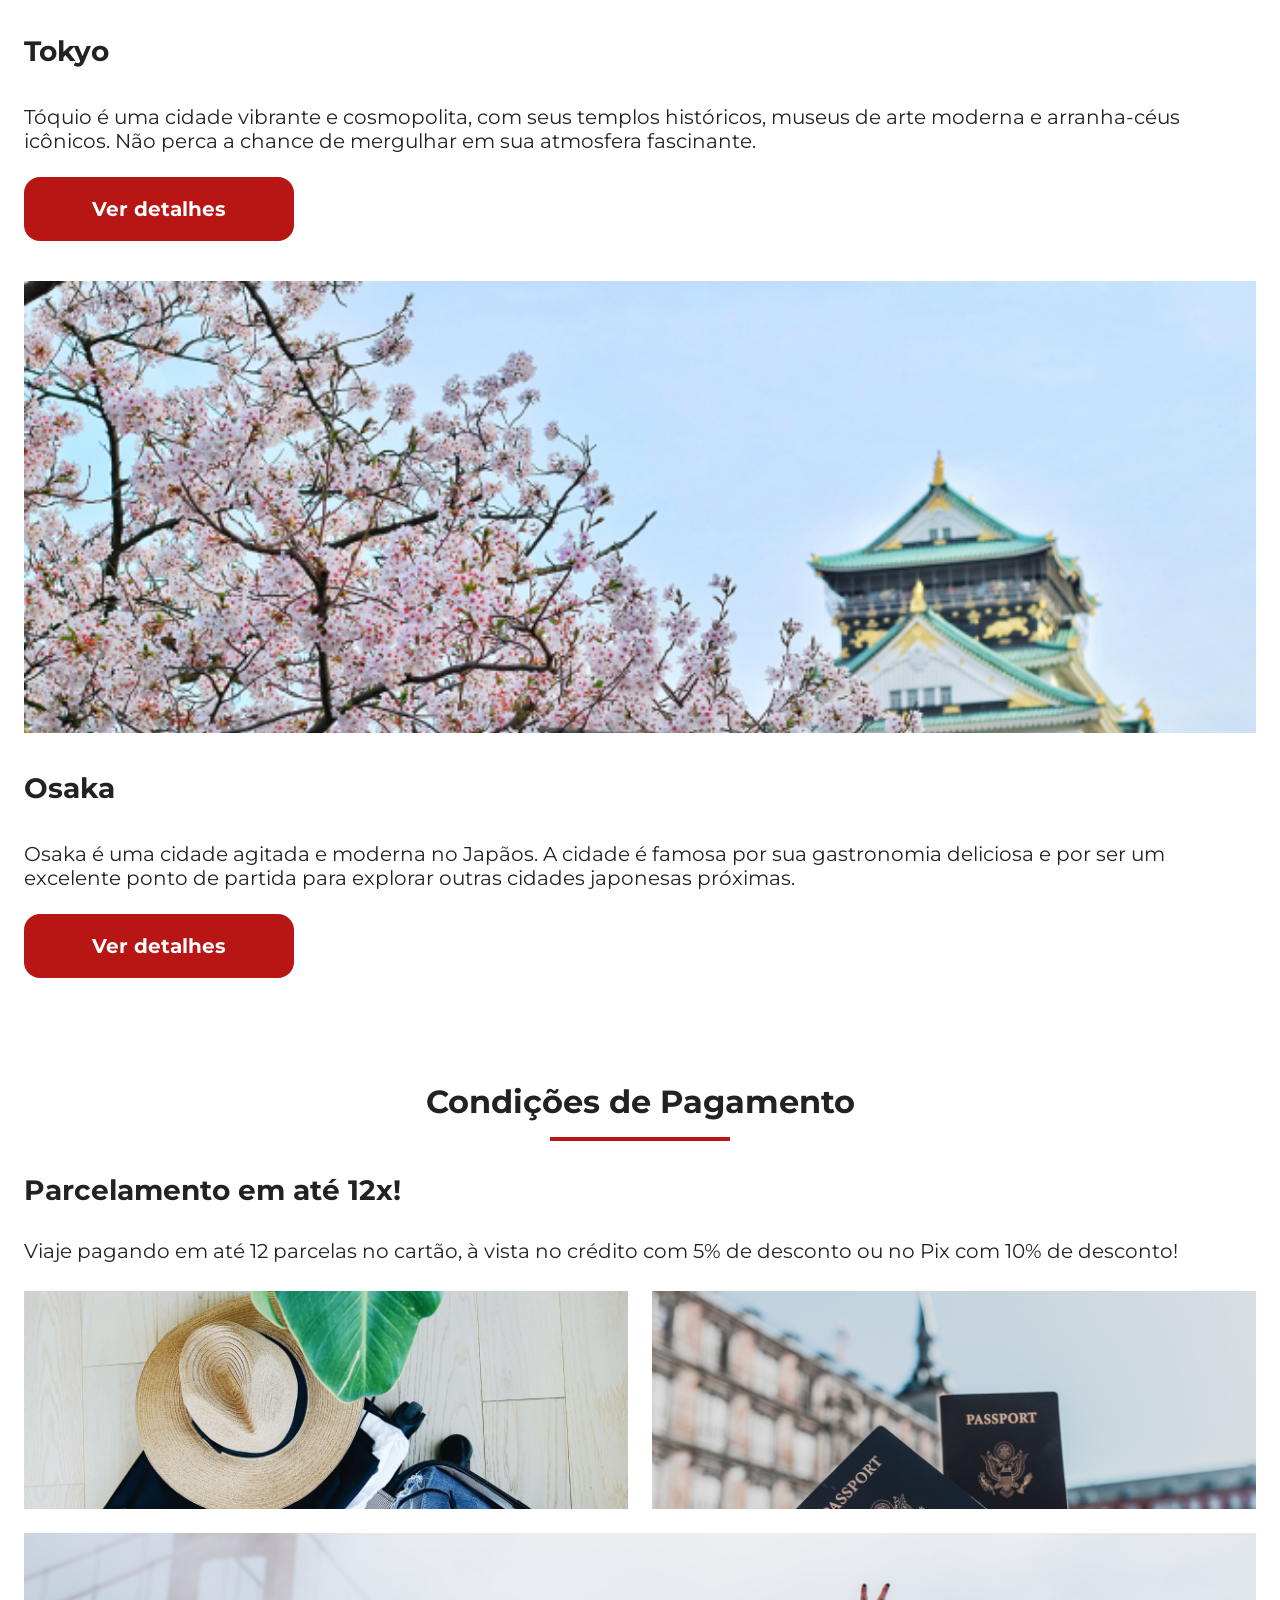
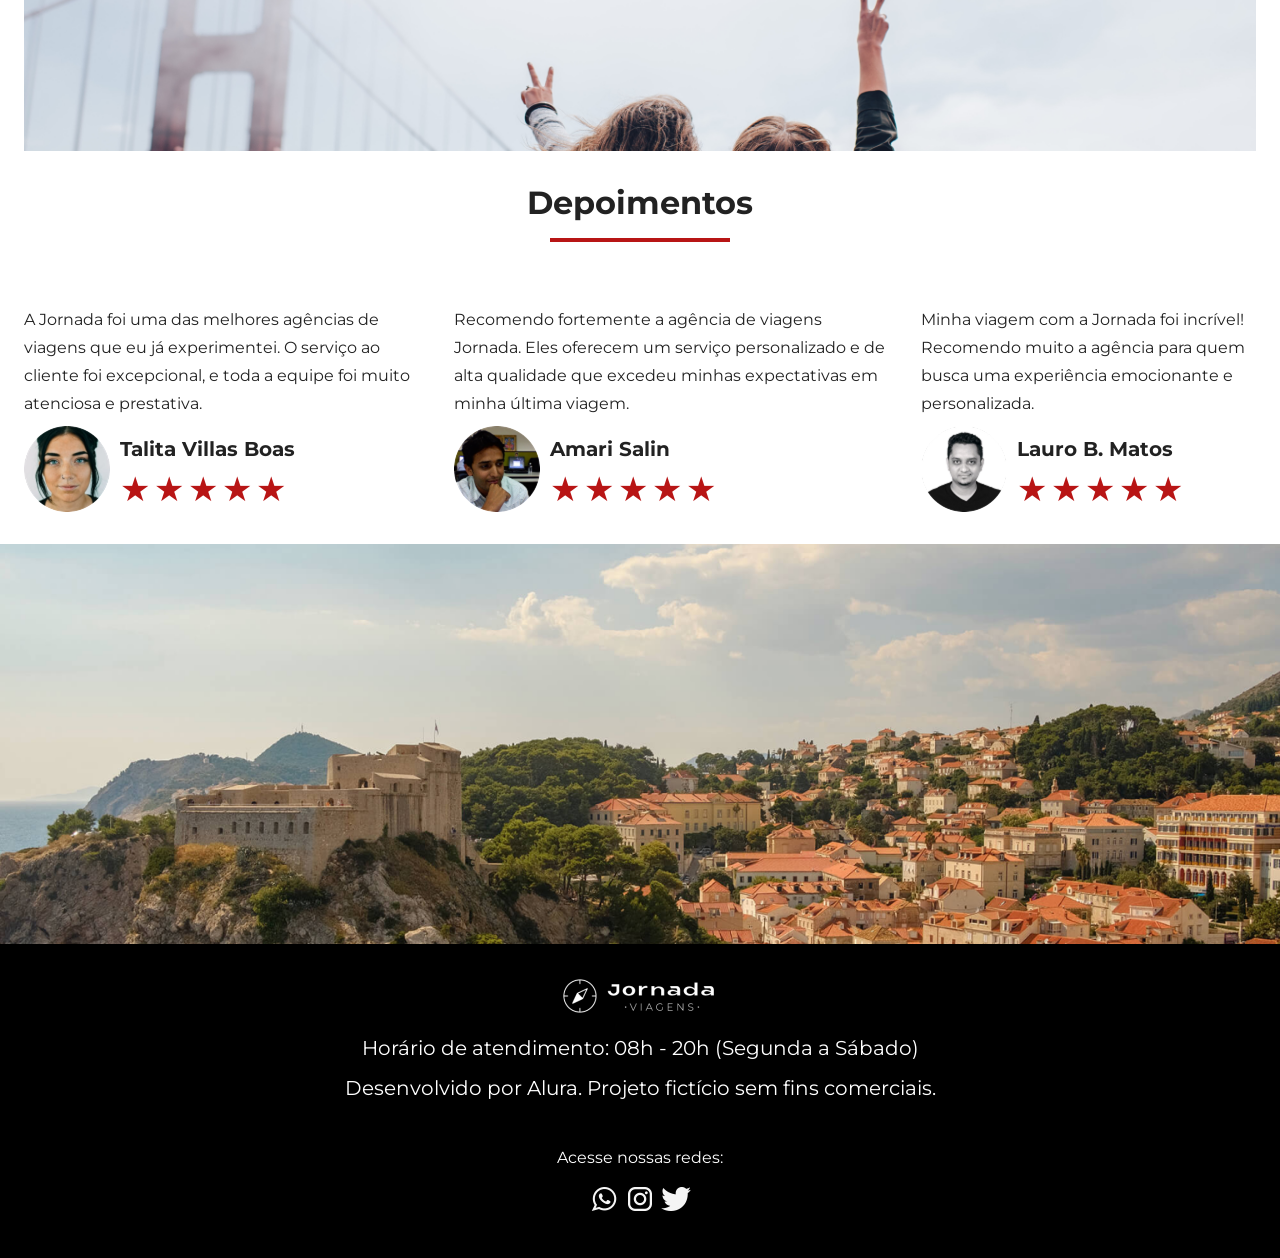
==== commit f2789a87: "Ajusando footer" ====
--- a/index.html
+++ b/index.html
@@ -207,7 +207,7 @@
         </article>
       </div>
     </section>
-    <section class="footer-img"></section>
+    <section class="bottom-hero"></section>
   </body>
   <footer class="footer">
     <div>
@@ -218,9 +218,9 @@
     <div class="footer-redes">
       <p>Acesse nossas redes:</p>
       <div>
-        <a href="#"><img src="img/footer-icon-whatszap.png" alt="logo do whaszapp" class="img-whatszap"></a>
-        <a href="#"><img src="img/footer-icon-instagram.png" alt="logo do instagram" class="img-insta"></a>
-        <a href="#"><img src="img/footer-icon-twitter.png" alt="logo do twitter" class="img-twitter"></a>
+        <a href="#" target="_blank" title="Entre em contato via whaszapp"><img src="img/footer-icon-whatszap.png" alt="logo do whaszapp da cor branca" class="img-whatszap"></a>
+        <a href="#" target="_blank" title="Acesse o instagram do Jornadas viagens"><img src="img/footer-icon-instagram.png" alt="logo do instagram da cor branca" class="img-insta"></a>
+        <a href="#" target="_blank" title="Acesse o twitter do Jornadas viagens"><img src="img/footer-icon-twitter.png" alt="logo do twitter da cor branca" class="img-twitter"></a>
       </div>
     </div>
   </footer>
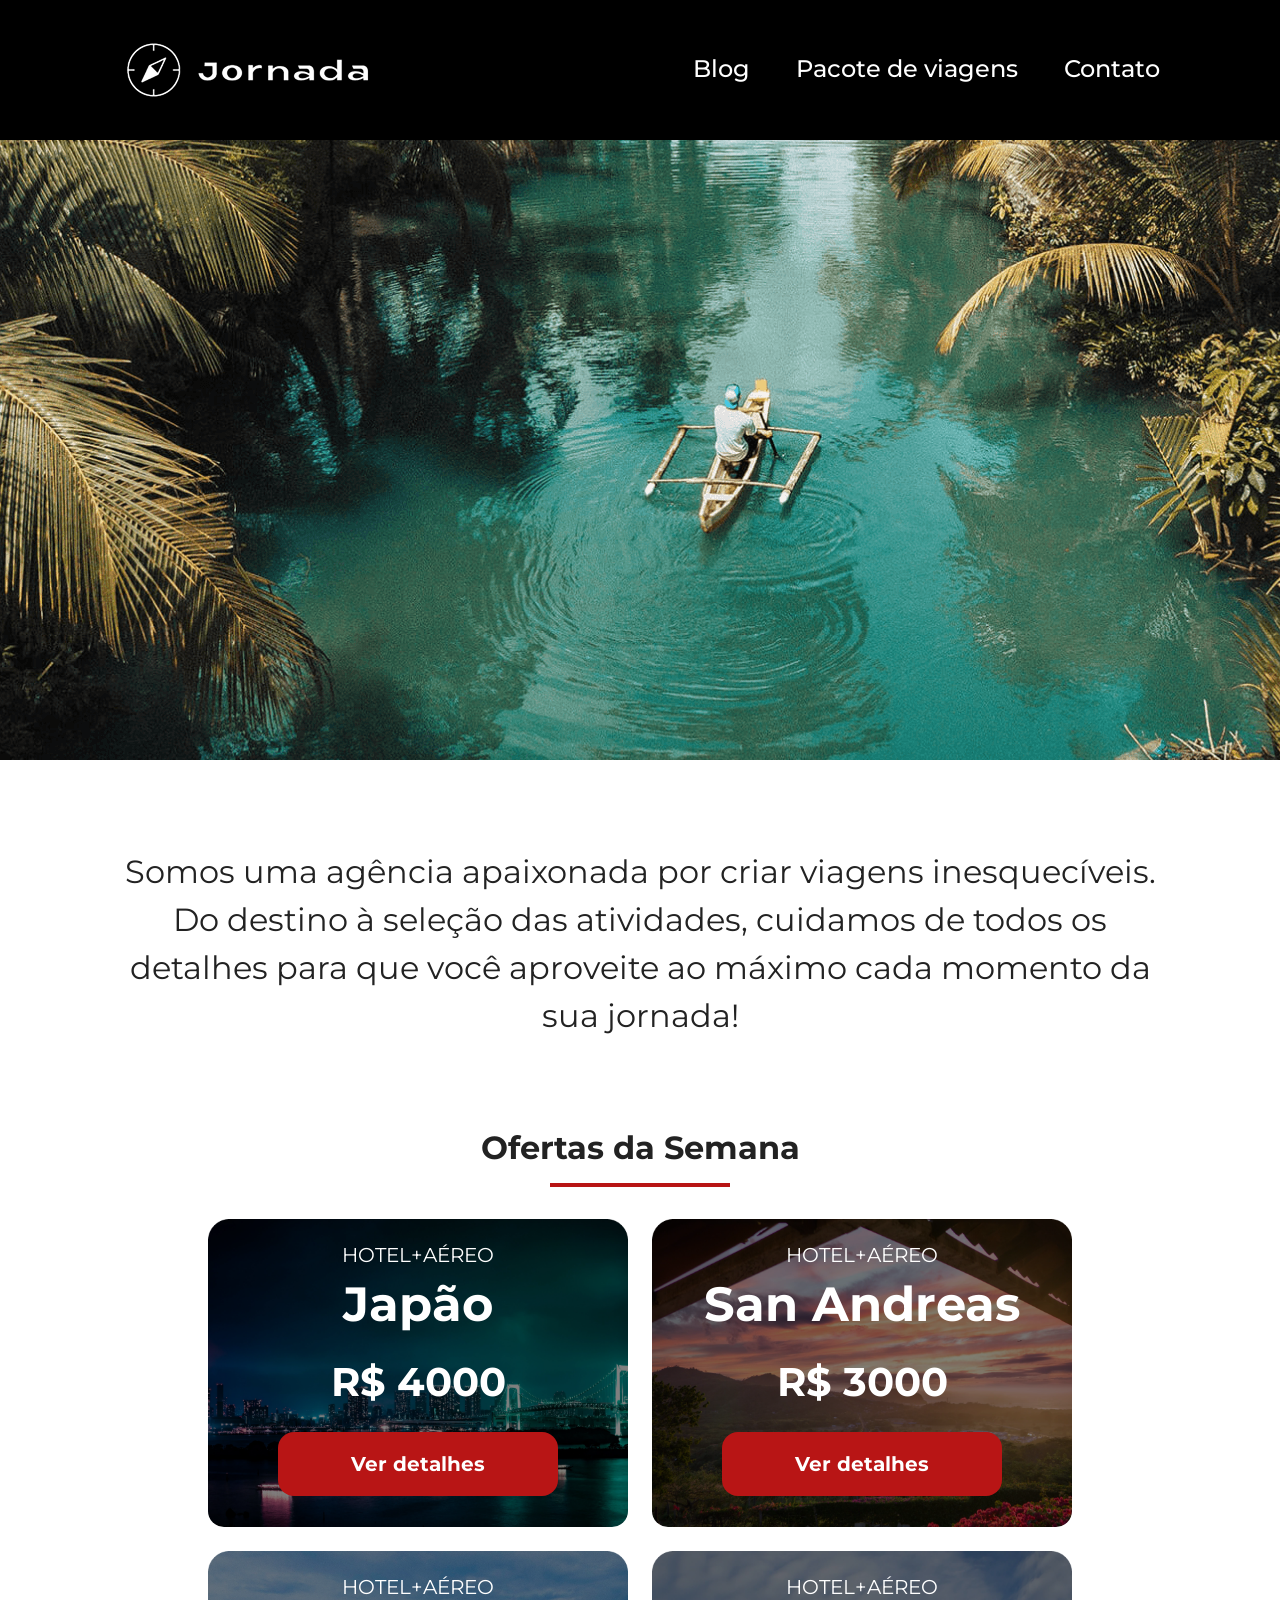
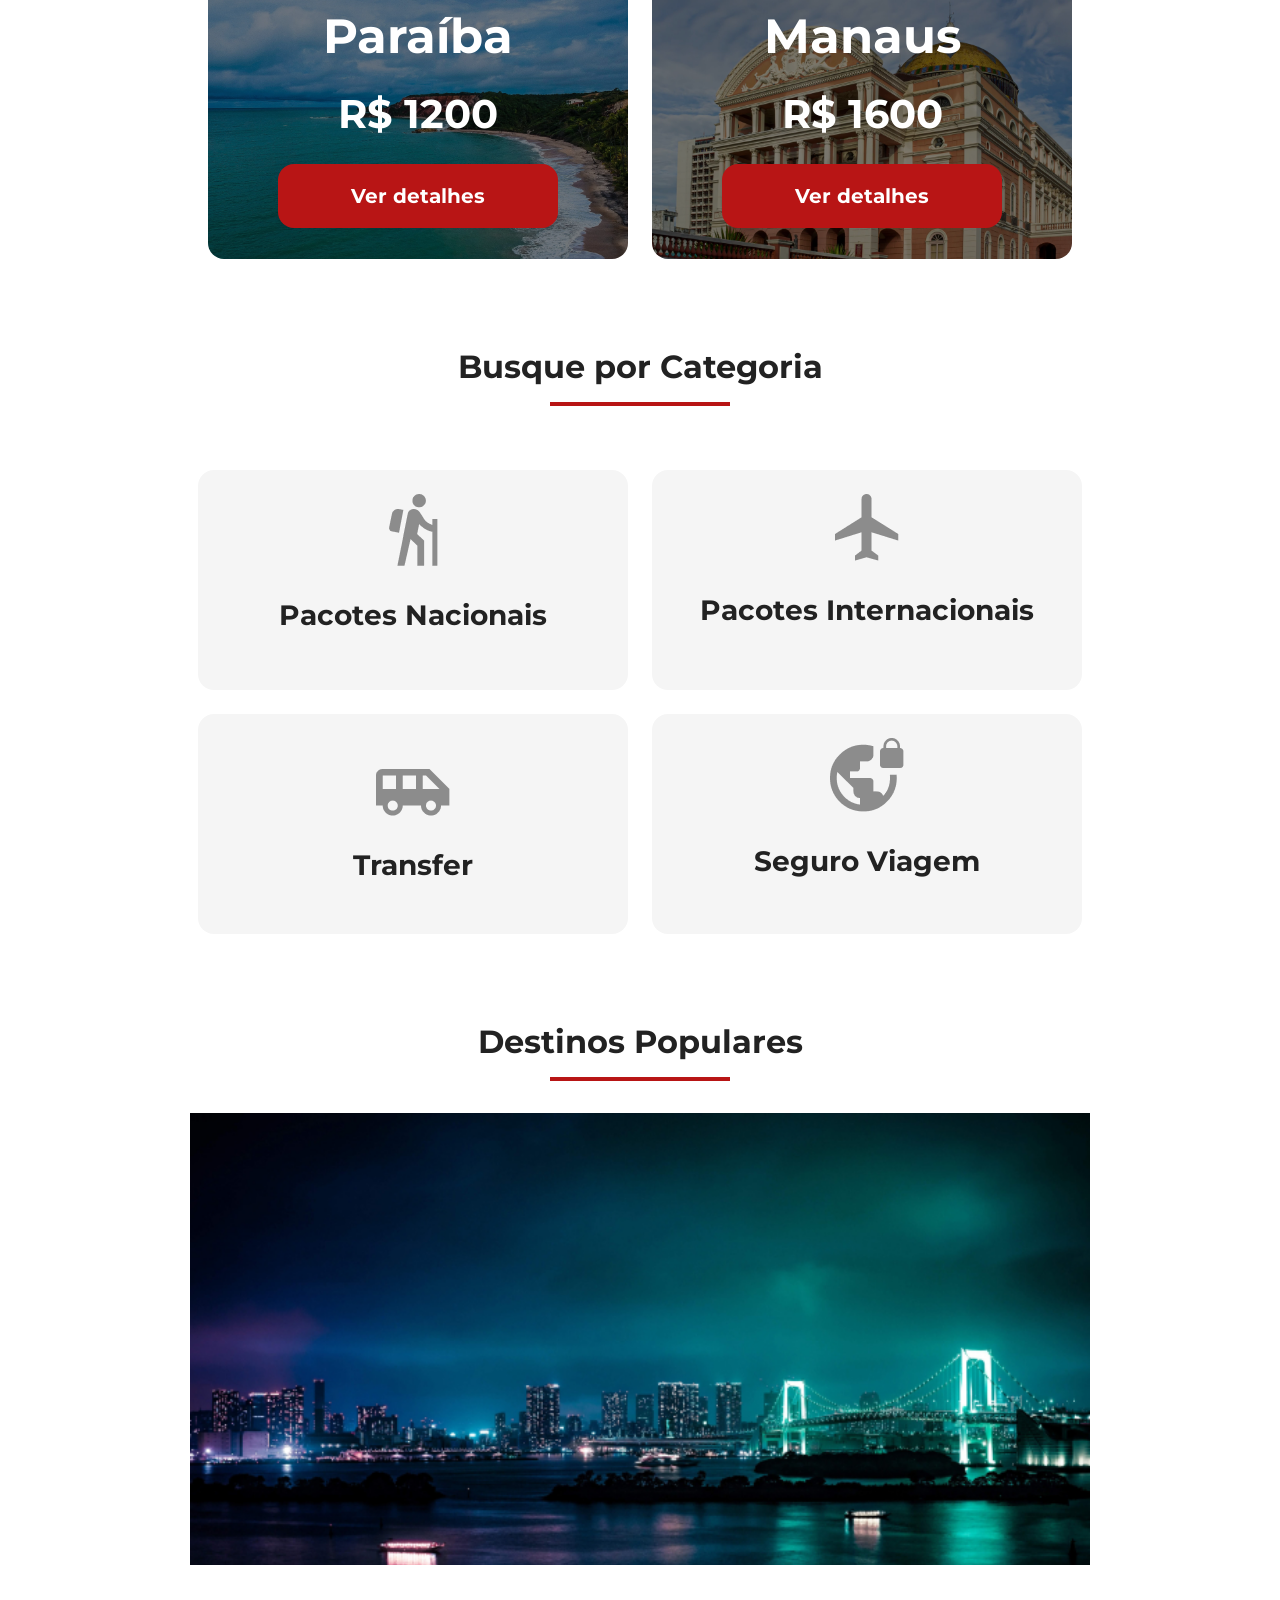
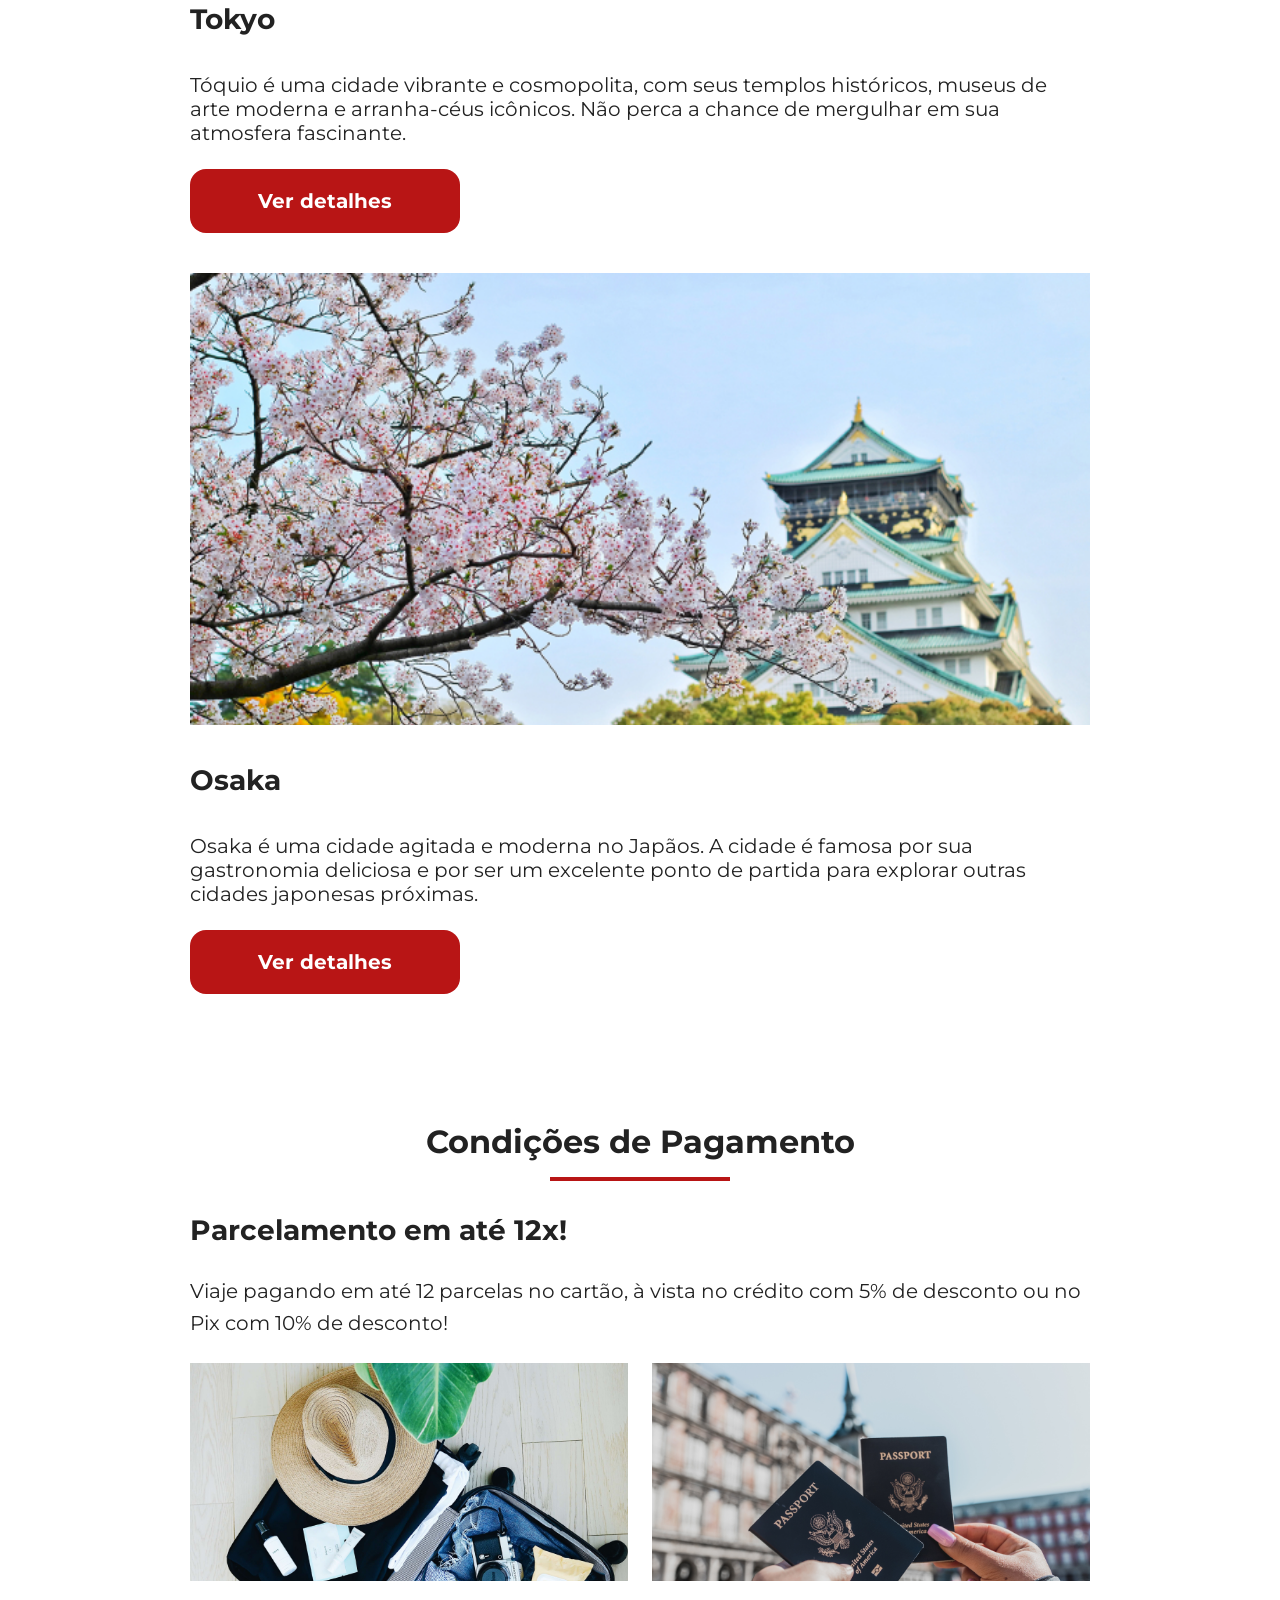
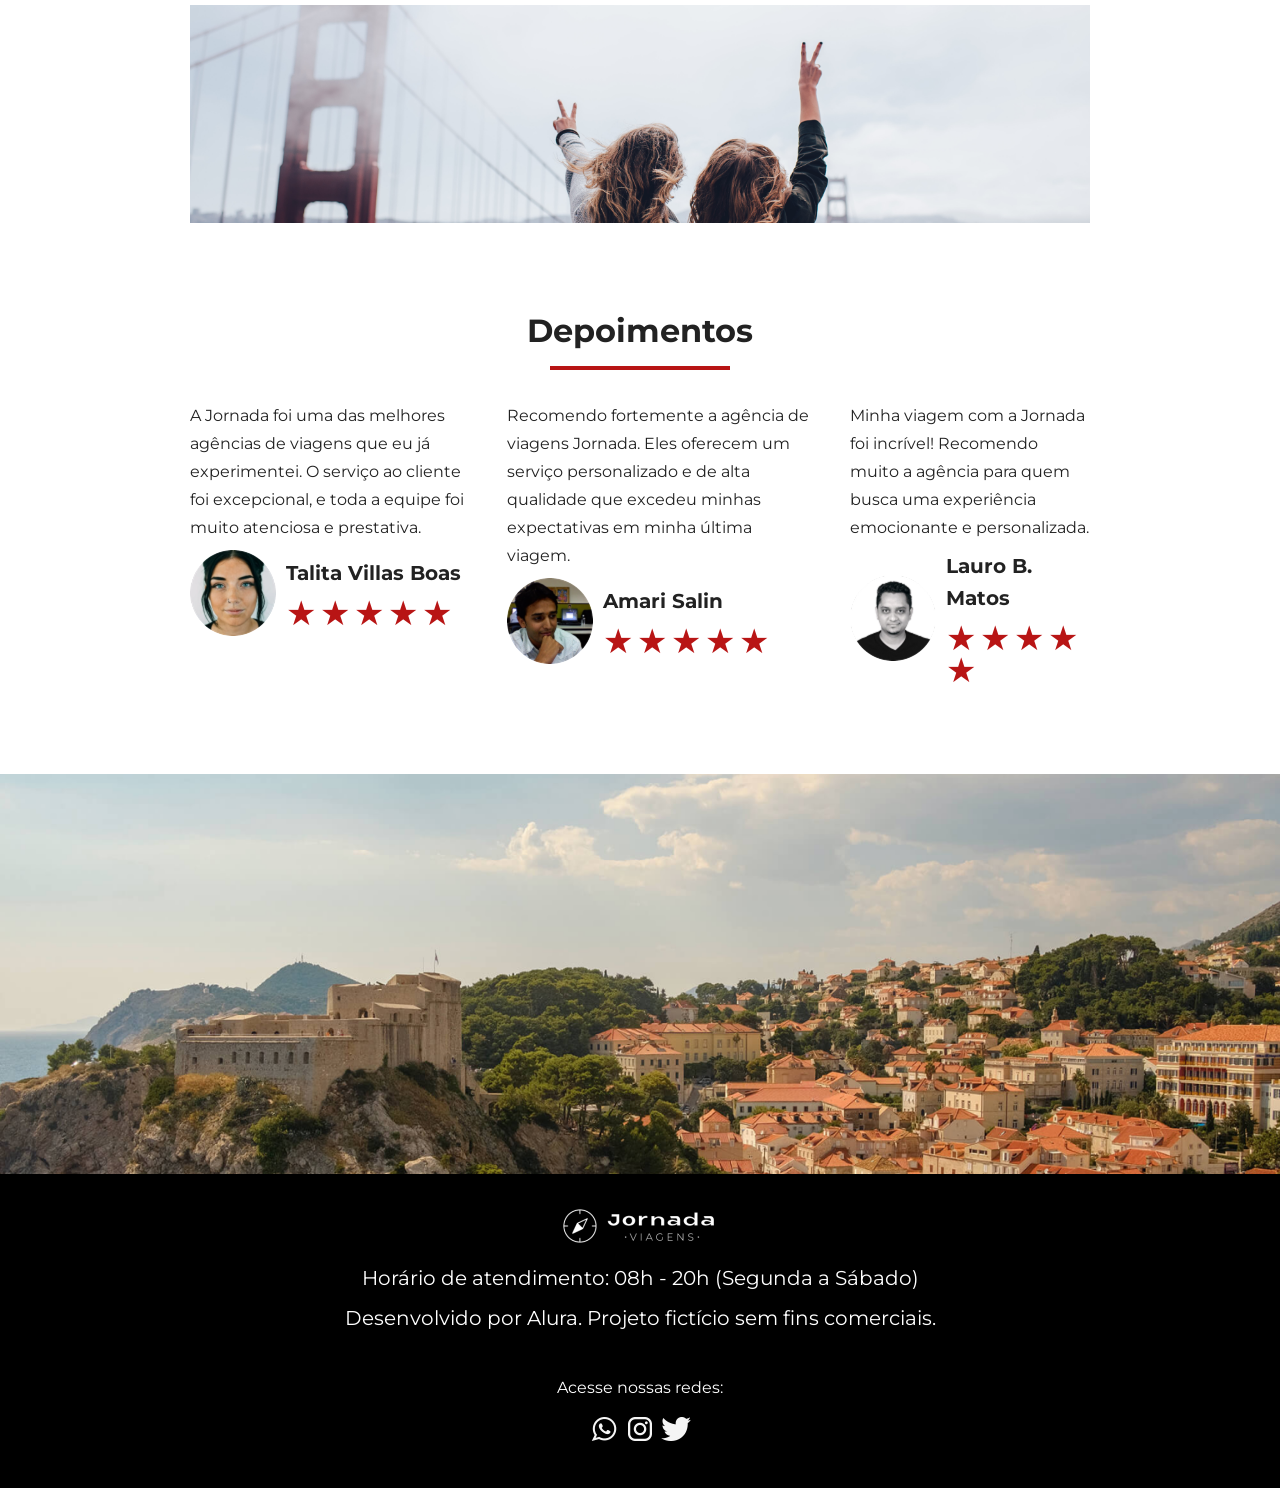
==== commit bc5162a9: "Arruamndo bugs, ajustando tela e colocando imagem na categoria offers" ====
--- a/index.html
+++ b/index.html
@@ -1,10 +1,18 @@
 <!doctype html>
-<html lang="en">
+<html lang="pt/br">
   <head>
     <meta charset="UTF-8" />
     <meta name="viewport" content="width=device-width, initial-scale=1.0" />
+    <meta name="descripion" content="Jornada Viagens, uma agência apaixonada por criar viagens inesquecíveis.">
+
+    <meta name="og:title" content="Jornada Viagens">
+    <meta name="og:descripion" content="Jornada Viagens, uma agência apaixonada por criar viagens inesquecíveis.">
+    <meta name="og:image" content="url do site/caminho da imagem">
+    <meta name="og:type" content="website">
+    <meta name="og:url" content="url do site">
+
     <link rel="stylesheet" href="css/style.css" />
-    <link rel="shortcut icon" href="favicon.png" type="image/x-icon">
+    <link rel="shortcut icon" href="favicon-branco.svg" type="image/x-icon">
     
     <title>Jornada Viagens</title>
   </head>
@@ -38,7 +46,7 @@
         <hr>
       </div>
       <div class="offers-cards">
-        <article class="card japao'">
+        <article class="card japao">
           <header>
             <p>HOTEL+AÉREO</p>
             <h3>Japão <br><span>R$ 4000</span></h3>
@@ -47,7 +55,7 @@
             <a href="#" class="button">Ver detalhes</a>
           </footer>
         </article>
-        <article class="card san andreas">
+        <article class="card andreas">
           <header>
             <p>HOTEL+AÉREO</p>
             <h3>San Andreas <br><span>R$ 3000</span></h3>
